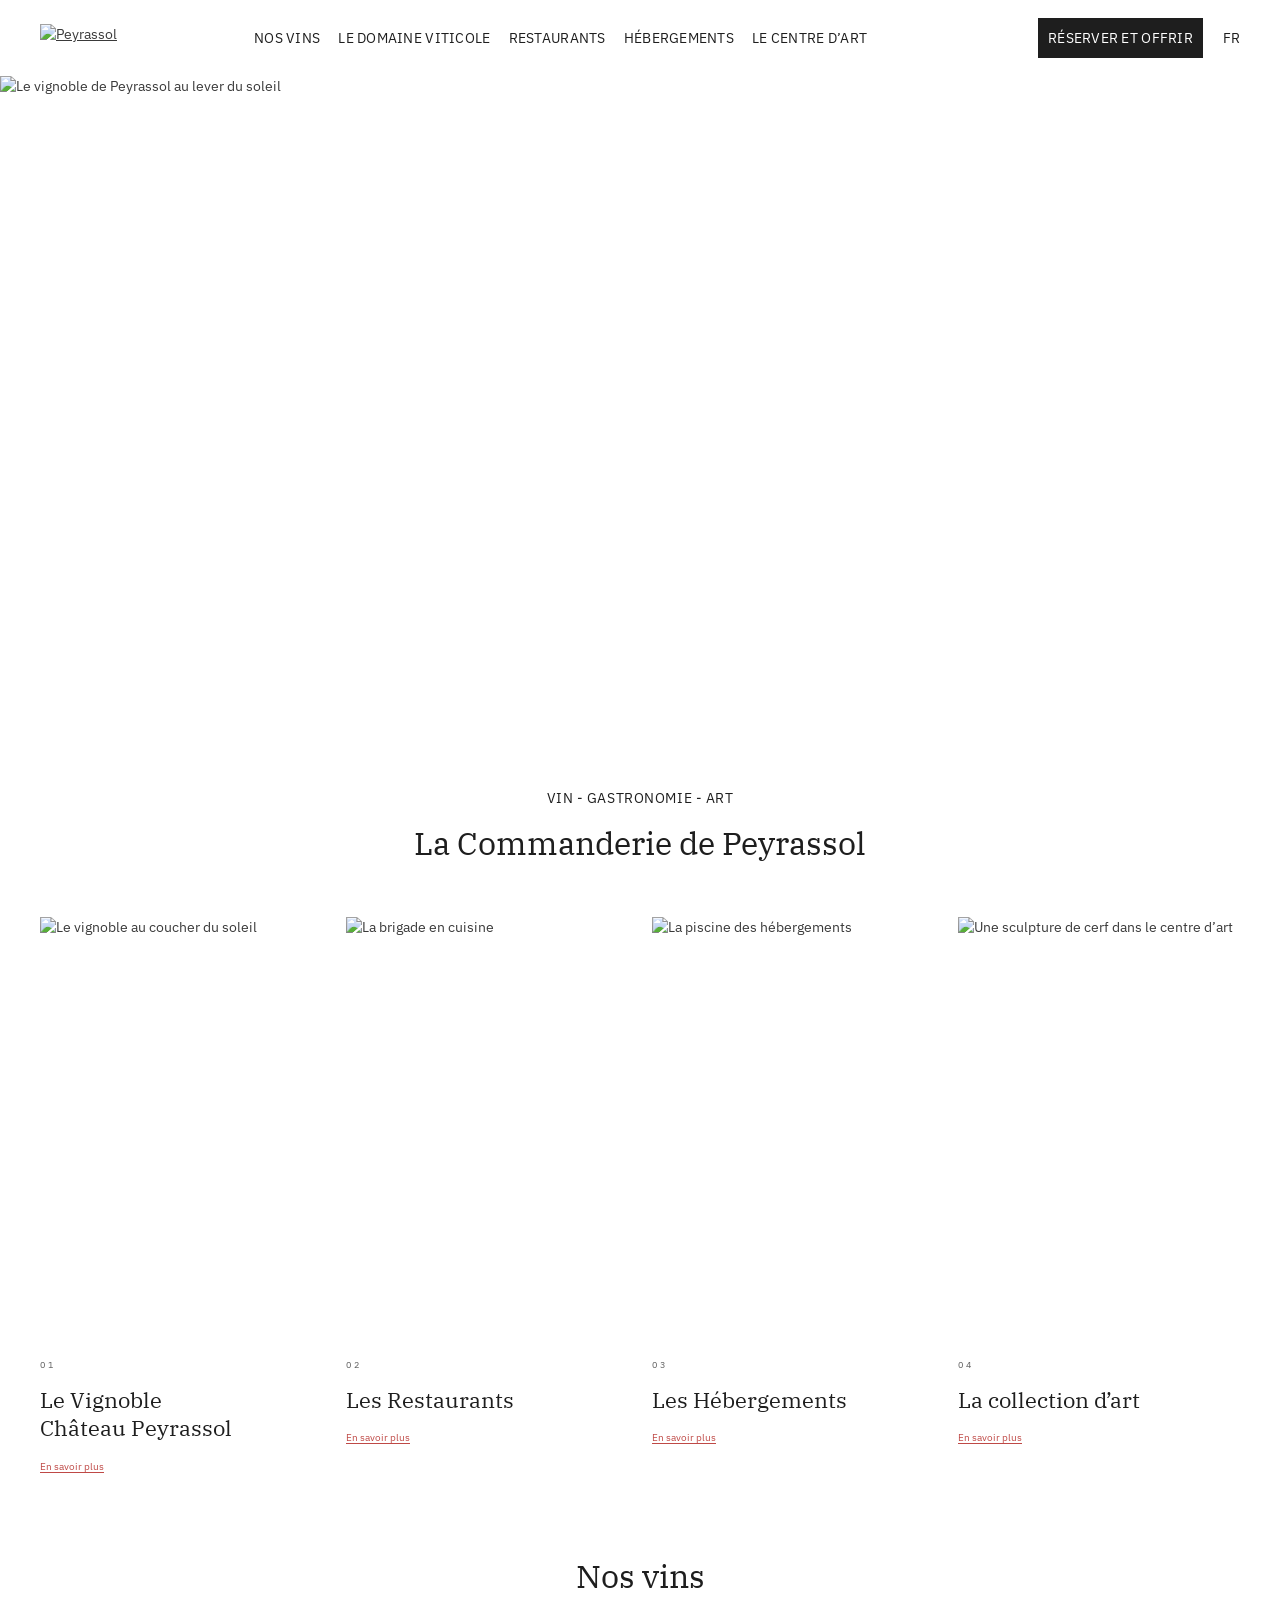
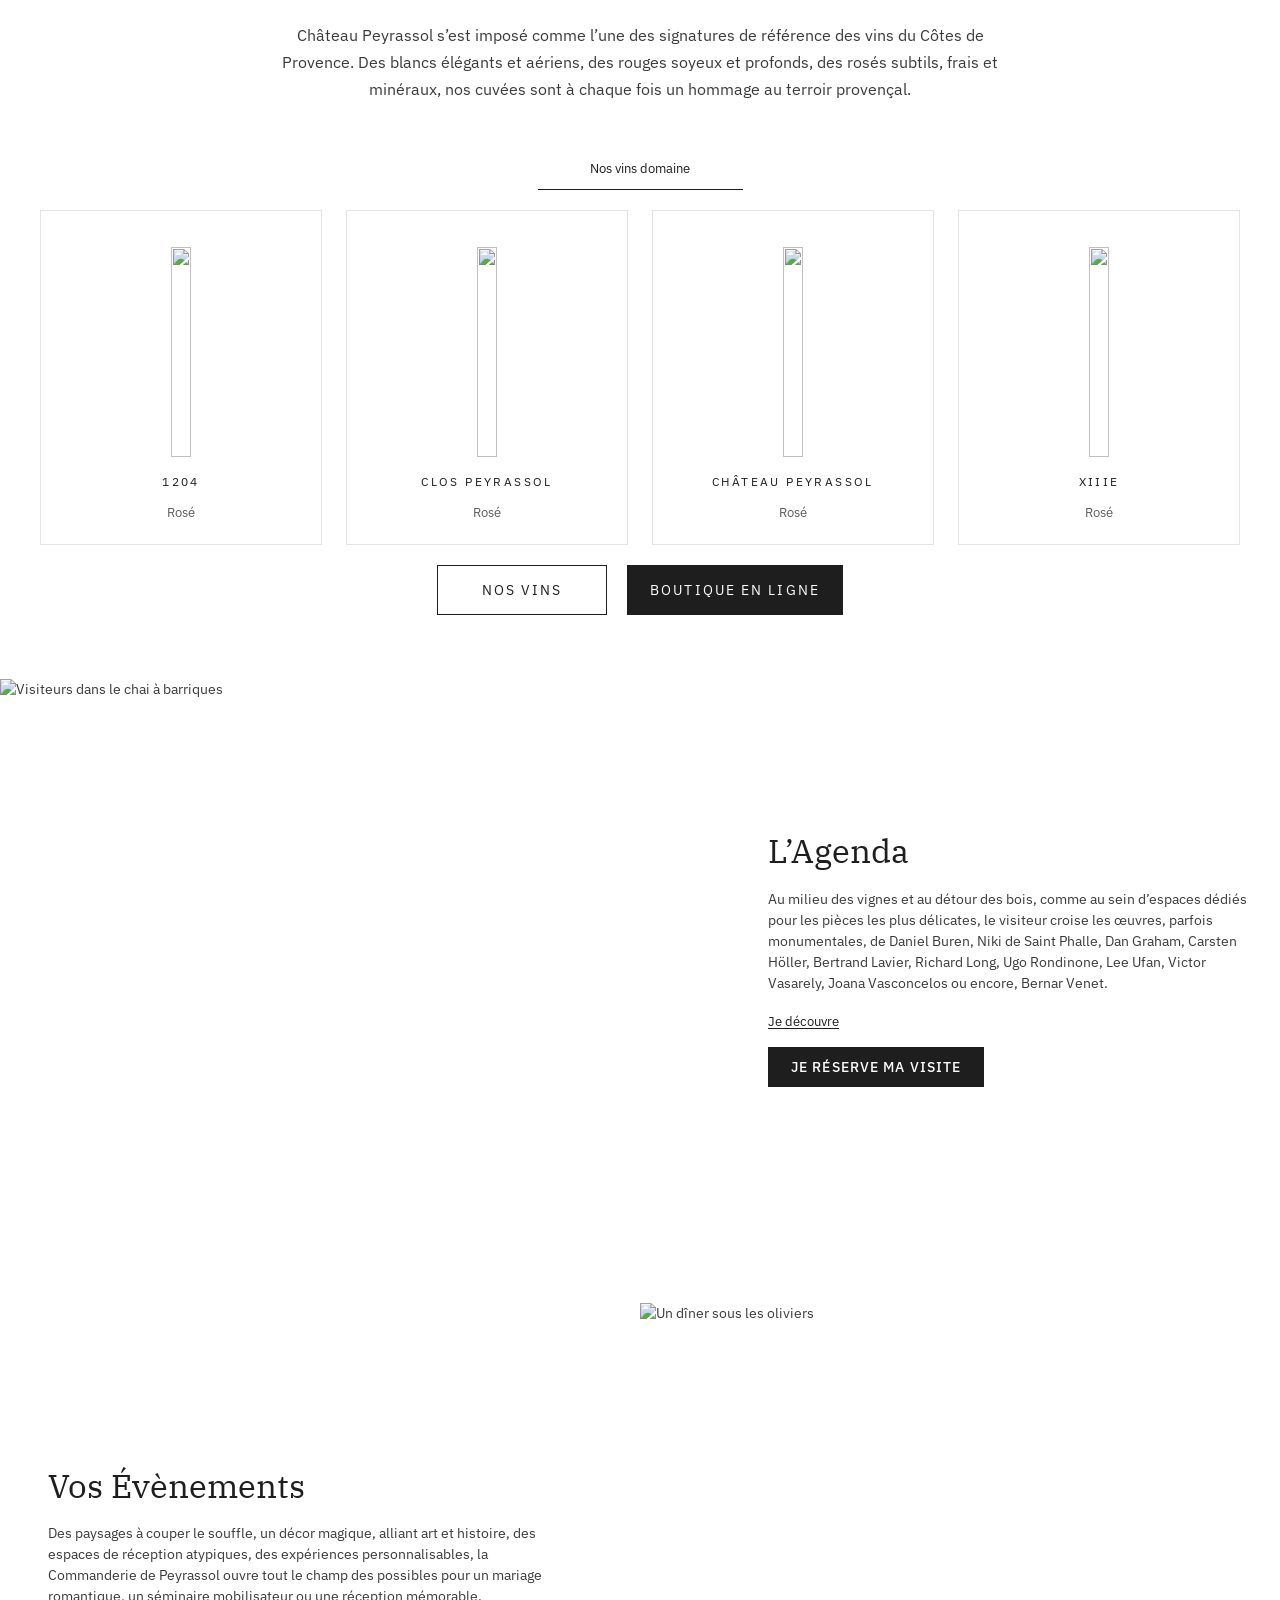
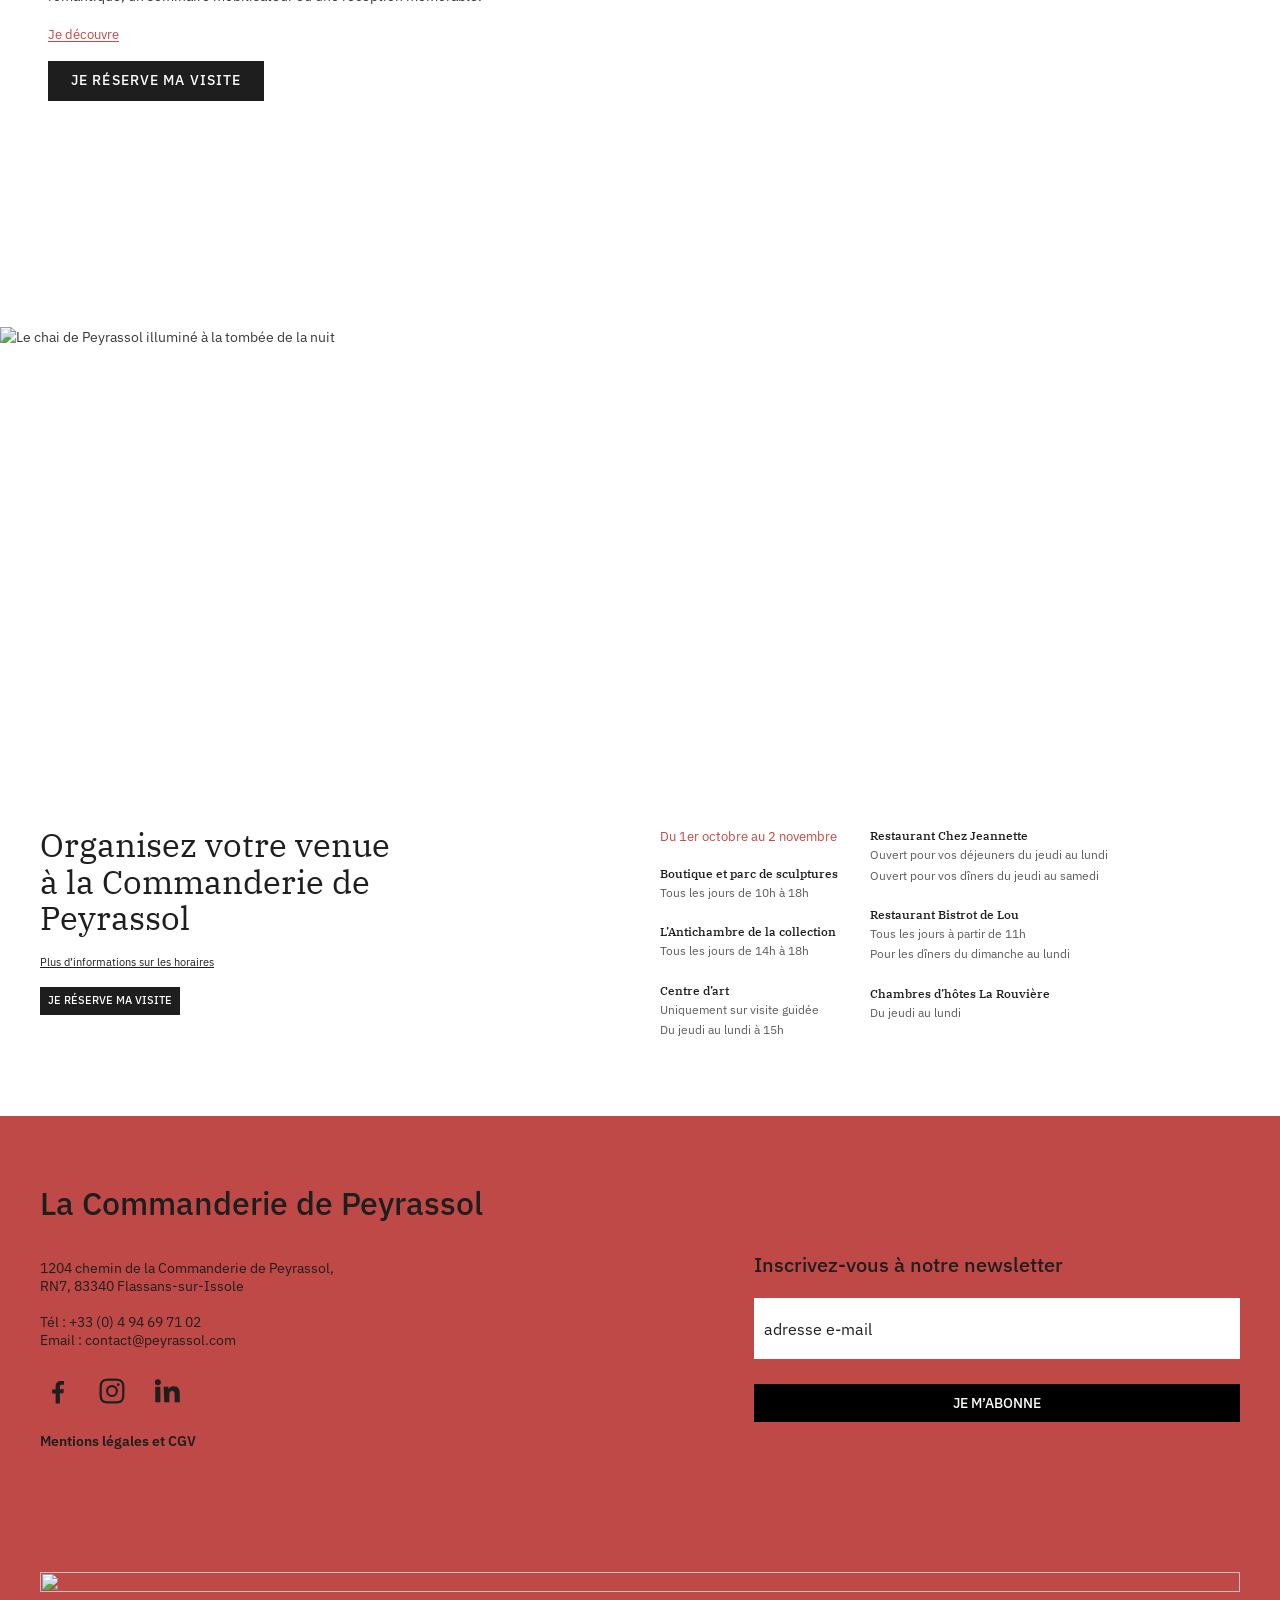
==== index.html @ ad093d0a "feat: structure HTML des pages accueil, nos vins et restaurants Header avec navigation et sous-menus" ====
<!doctype html>
<html lang="fr">
<head>
  <meta charset="utf-8">
  <meta name="viewport" content="width=device-width, initial-scale=1">
  <title>Commanderie de Peyrassol | Vin, gastronomie et art en Provence</title>
  <meta name="description" content="Domaine viticole, restaurants, hébergements et centre d’art au cœur de la Provence.">
  <link rel="preconnect" href="https://fonts.googleapis.com">
  <link rel="preconnect" href="https://fonts.gstatic.com" crossorigin>
  <link rel="stylesheet" href="https://fonts.googleapis.com/css2?family=IBM+Plex+Sans:wght@400;500;600&family=IBM+Plex+Serif:wght@400;500&display=swap">
  <link rel="stylesheet" href="assets/css/style.css">
  <link rel="stylesheet" href="assets/css/mobile.css">
</head>
<body>
  <a class="skip-link" href="#contenu">Aller au contenu</a>

  <header class="site-header">
    <div class="site-header__inner container">
      <a class="site-header__logo" href="index.html">
        <img src="assets/img/logo-peyrassol.png" width="2067" height="295" alt="Peyrassol">
      </a>

      <button class="burger" type="button" aria-expanded="false" aria-controls="main-nav" aria-label="Ouvrir le menu">
        <span class="burger__bar"></span>
        <span class="burger__bar"></span>
        <span class="burger__bar"></span>
      </button>

      <nav class="main-nav" id="main-nav" aria-label="Navigation principale">
        <ul class="main-nav__list">
          <li class="main-nav__item has-sub">
            <a class="main-nav__link" href="nos-vins.html">Nos vins</a>
            <button class="main-nav__toggle" type="button" aria-expanded="false" aria-controls="sub-vins">
              <span class="visually-hidden">Sous-menu Nos vins</span>
            </button>
            <ul class="sub-nav" id="sub-vins">
              <li><a href="nos-vins.html#vins-domaine">Nos vins de domaine</a></li>
              <li><a href="nos-vins.html#vins-negoce">Nos vins de négoce</a></li>
              <li class="sub-nav__strong"><a href="#">La boutique en ligne</a></li>
            </ul>
          </li>
          <li class="main-nav__item has-sub">
            <a class="main-nav__link" href="#">Le domaine viticole</a>
            <button class="main-nav__toggle" type="button" aria-expanded="false" aria-controls="sub-domaine">
              <span class="visually-hidden">Sous-menu Le domaine viticole</span>
            </button>
            <ul class="sub-nav" id="sub-domaine">
              <li><a href="#">Le Vignoble Château Peyrassol</a></li>
              <li><a href="#">Visite et dégustation</a></li>
              <li><a href="#">L’équipe</a></li>
              <li><a href="#">Vos événements</a></li>
              <li><a href="#">Agenda</a></li>
              <li><a href="#">Horaires et contact</a></li>
              <li class="sub-nav__strong"><a href="#">Réservez votre visite</a></li>
            </ul>
          </li>
          <li class="main-nav__item has-sub">
            <a class="main-nav__link" href="restaurants.html">Restaurants</a>
            <button class="main-nav__toggle" type="button" aria-expanded="false" aria-controls="sub-restaurants">
              <span class="visually-hidden">Sous-menu Restaurants</span>
            </button>
            <ul class="sub-nav" id="sub-restaurants">
              <li><a href="restaurants.html">Découvrir les restaurants</a></li>
              <li><a href="restaurants.html#chez-jeannette">Chez Jeannette</a></li>
              <li><a href="restaurants.html#bistrot-de-lou">Le Bistrot de Lou</a></li>
              <li class="sub-nav__strong"><a href="#">Réservez votre table</a></li>
            </ul>
          </li>
          <li class="main-nav__item has-sub">
            <a class="main-nav__link" href="#">Hébergements</a>
            <button class="main-nav__toggle" type="button" aria-expanded="false" aria-controls="sub-hebergements">
              <span class="visually-hidden">Sous-menu Hébergements</span>
            </button>
            <ul class="sub-nav" id="sub-hebergements">
              <li><a href="#">La Rouvière</a></li>
              <li><a href="#">La Commanderie</a></li>
              <li class="sub-nav__strong"><a href="#">Réservez votre séjour</a></li>
            </ul>
          </li>
          <li class="main-nav__item has-sub">
            <a class="main-nav__link" href="#">Le centre d’art</a>
            <button class="main-nav__toggle" type="button" aria-expanded="false" aria-controls="sub-art">
              <span class="visually-hidden">Sous-menu Le centre d’art</span>
            </button>
            <ul class="sub-nav" id="sub-art">
              <li><a href="#">Découvrez le centre d’art</a></li>
              <li><a href="#">La collection Philippe Austruy</a></li>
              <li><a href="#">La programmation 2026</a></li>
              <li><a href="#">Les expositions temporaires</a></li>
              <li class="sub-nav__strong"><a href="#">Réservez votre visite</a></li>
            </ul>
          </li>
        </ul>

        <div class="main-nav__actions">
          <div class="main-nav__item main-nav__item--cta has-sub">
            <a class="main-nav__link main-nav__link--cta" href="#">Réserver et offrir</a>
            <button class="main-nav__toggle" type="button" aria-expanded="false" aria-controls="sub-reserver">
              <span class="visually-hidden">Sous-menu Réserver et offrir</span>
            </button>
            <ul class="sub-nav" id="sub-reserver">
              <li><a href="#">Achetez nos vins</a></li>
              <li><a href="#">Visitez notre domaine viticole</a></li>
              <li><a href="#">Réservez votre table</a></li>
              <li><a href="#">Visitez notre centre d’art</a></li>
              <li><a href="#">Réservez votre séjour</a></li>
              <li><a href="#">Boutique cadeaux</a></li>
              <li><a href="#">Offrez une carte cadeau</a></li>
            </ul>
          </div>
          <div class="lang-switch">
            <a class="lang-switch__link is-current" href="#" aria-current="true">FR</a>
            <a class="lang-switch__link" href="#" lang="en">EN</a>
          </div>
        </div>
      </nav>
    </div>
  </header>

  <main id="contenu" class="page-home">
    <section class="hero-slider" aria-label="Le domaine en images" data-slider>
      <ul class="hero-slider__track" data-slider-track>
        <li class="hero-slider__slide"><img src="assets/img/hero-accueil.jpg" width="2000" height="1124" alt="Le vignoble de Peyrassol au lever du soleil" fetchpriority="high"></li>
        <li class="hero-slider__slide"><img src="assets/img/commanderie-nuit.jpg" width="2000" height="1334" alt="Le chai de Peyrassol illuminé à la tombée de la nuit" loading="lazy"></li>
        <li class="hero-slider__slide"><img src="assets/img/hero-nos-vins.jpg" width="2000" height="506" alt="Le mur de bouteilles de la boutique" loading="lazy"></li>
      </ul>
      <div class="hero-slider__dots" data-slider-dots></div>
    </section>

    <section class="intro container">
      <p class="kicker">Vin - gastronomie - art</p>
      <h1 class="section-title">La Commanderie de Peyrassol</h1>

      <ul class="discover-grid">
        <li class="discover-card">
          <img class="discover-card__img" src="assets/img/vignoble.jpg" width="900" height="1349" alt="Le vignoble au coucher du soleil" loading="lazy">
          <span class="discover-card__num">01</span>
          <h2 class="discover-card__title">Le Vignoble<br>Château Peyrassol</h2>
          <a class="link-red" href="#">En savoir plus</a>
        </li>
        <li class="discover-card">
          <img class="discover-card__img" src="assets/img/restaurants.jpg" width="900" height="1125" alt="La brigade en cuisine" loading="lazy">
          <span class="discover-card__num">02</span>
          <h2 class="discover-card__title">Les Restaurants</h2>
          <a class="link-red" href="restaurants.html">En savoir plus</a>
        </li>
        <li class="discover-card">
          <img class="discover-card__img" src="assets/img/hebergements.jpg" width="900" height="1349" alt="La piscine des hébergements" loading="lazy">
          <span class="discover-card__num">03</span>
          <h2 class="discover-card__title">Les Hébergements</h2>
          <a class="link-red" href="#">En savoir plus</a>
        </li>
        <li class="discover-card">
          <img class="discover-card__img" src="assets/img/collection-art.jpg" width="900" height="1349" alt="Une sculpture de cerf dans le centre d’art" loading="lazy">
          <span class="discover-card__num">04</span>
          <h2 class="discover-card__title">La collection d’art</h2>
          <a class="link-red" href="#">En savoir plus</a>
        </li>
      </ul>
    </section>

    <section class="home-wines container">
      <h2 class="section-title">Nos vins</h2>
      <p class="lead">Château Peyrassol s’est imposé comme l’une des signatures de référence des vins du Côtes de Provence. Des blancs élégants et aériens, des rouges soyeux et profonds, des rosés subtils, frais et minéraux, nos cuvées sont à chaque fois un hommage au terroir provençal.</p>
      <p class="home-wines__tab">Nos vins domaine</p>

      <ul class="wine-grid">
        <li class="wine-card">
          <img class="wine-card__img" src="assets/img/bouteille-1204.jpg" width="420" height="825" alt="" loading="lazy">
          <h3 class="wine-card__name">1204</h3>
          <p class="wine-card__color">Rosé</p>
        </li>
        <li class="wine-card">
          <img class="wine-card__img" src="assets/img/bouteille-clos-peyrassol.jpg" width="420" height="825" alt="" loading="lazy">
          <h3 class="wine-card__name">Clos Peyrassol</h3>
          <p class="wine-card__color">Rosé</p>
        </li>
        <li class="wine-card">
          <img class="wine-card__img" src="assets/img/bouteille-chateau-peyrassol.jpg" width="420" height="825" alt="" loading="lazy">
          <h3 class="wine-card__name">Château Peyrassol</h3>
          <p class="wine-card__color">Rosé</p>
        </li>
        <li class="wine-card">
          <img class="wine-card__img" src="assets/img/bouteille-xiiie.jpg" width="420" height="825" alt="" loading="lazy">
          <h3 class="wine-card__name">XIIIe</h3>
          <p class="wine-card__color">Rosé</p>
        </li>
      </ul>

      <div class="btn-row">
        <a class="btn btn--outline" href="nos-vins.html">Nos vins</a>
        <a class="btn" href="#">Boutique en ligne</a>
      </div>
    </section>

    <section class="split">
      <img class="split__img" src="assets/img/agenda.jpg" width="1200" height="1799" alt="Visiteurs dans le chai à barriques" loading="lazy">
      <div class="split__body">
        <h2 class="split__title">L’Agenda</h2>
        <p>Au milieu des vignes et au détour des bois, comme au sein d’espaces dédiés pour les pièces les plus délicates, le visiteur croise les œuvres, parfois monumentales, de Daniel Buren, Niki de Saint Phalle, Dan Graham, Carsten Höller, Bertrand Lavier, Richard Long, Ugo Rondinone, Lee Ufan, Victor Vasarely, Joana Vasconcelos ou encore, Bernar Venet.</p>
        <a class="link-dark" href="#">Je découvre</a>
        <a class="btn" href="#">Je réserve ma visite</a>
      </div>
    </section>

    <section class="split split--reverse">
      <img class="split__img" src="assets/img/evenements.jpg" width="1200" height="1799" alt="Un dîner sous les oliviers" loading="lazy">
      <div class="split__body">
        <h2 class="split__title">Vos Évènements</h2>
        <p>Des paysages à couper le souffle, un décor magique, alliant art et histoire, des espaces de réception atypiques, des expériences personnalisables, la Commanderie de Peyrassol ouvre tout le champ des possibles pour un mariage romantique, un séminaire mobilisateur ou une réception mémorable.</p>
        <a class="link-red" href="#">Je découvre</a>
        <a class="btn" href="#">Je réserve ma visite</a>
      </div>
    </section>

    <div class="full-img">
      <img src="assets/img/commanderie-nuit.jpg" width="2000" height="1334" alt="Le chai de Peyrassol illuminé à la tombée de la nuit" loading="lazy">
    </div>

    <section class="visit container">
      <div class="visit__intro">
        <h2 class="visit__title">Organisez votre venue à la Commanderie de Peyrassol</h2>
        <a class="visit__more" href="#">Plus d’informations sur les horaires</a>
        <a class="btn btn--small" href="#">Je réserve ma visite</a>
      </div>
      <div class="visit__hours">
        <div class="visit__col">
          <p class="hours__season">Du 1er octobre au 2 novembre</p>
          <dl class="hours">
            <dt>Boutique et parc de sculptures</dt>
            <dd>Tous les jours de 10h à 18h</dd>
            <dt>L’Antichambre de la collection</dt>
            <dd>Tous les jours de 14h à 18h</dd>
            <dt>Centre d’art</dt>
            <dd>Uniquement sur visite guidée<br>Du jeudi au lundi à 15h</dd>
          </dl>
        </div>
        <dl class="hours">
          <dt>Restaurant Chez Jeannette</dt>
          <dd>Ouvert pour vos déjeuners du jeudi au lundi<br>Ouvert pour vos dîners du jeudi au samedi</dd>
          <dt>Restaurant Bistrot de Lou</dt>
          <dd>Tous les jours à partir de 11h<br>Pour les dîners du dimanche au lundi</dd>
          <dt>Chambres d’hôtes La Rouvière</dt>
          <dd>Du jeudi au lundi</dd>
        </dl>
      </div>
    </section>
  </main>

  <footer class="site-footer">
    <div class="site-footer__inner container">
      <div class="site-footer__info">
        <p class="site-footer__title">La Commanderie de Peyrassol</p>
        <address class="site-footer__address">
          <p>1204 chemin de la Commanderie de Peyrassol,<br>RN7, 83340 Flassans-sur-Issole</p>
          <p>Tél : <a href="tel:+33494697102">+33 (0) 4 94 69 71 02</a><br>Email : <a href="mailto:contact@peyrassol.com">contact@peyrassol.com</a></p>
        </address>
        <ul class="social">
          <li><a class="social__link" href="#" aria-label="Facebook">
            <svg viewBox="0 0 24 24" aria-hidden="true"><path d="M13.5 22v-8.2h2.8l.4-3.2h-3.2V8.5c0-.9.3-1.6 1.6-1.6h1.7V4.1c-.3 0-1.3-.1-2.5-.1-2.5 0-4.2 1.5-4.2 4.3v2.4H7.3v3.2h2.8V22h3.4z"/></svg>
          </a></li>
          <li><a class="social__link" href="#" aria-label="Instagram">
            <svg viewBox="0 0 24 24" aria-hidden="true"><path d="M12 7.2a4.8 4.8 0 1 0 0 9.6 4.8 4.8 0 0 0 0-9.6zm0 7.9a3.1 3.1 0 1 1 0-6.2 3.1 3.1 0 0 1 0 6.2zm5-9.3a1.1 1.1 0 1 0 0 2.2 1.1 1.1 0 0 0 0-2.2zM21.9 7.9c-.1-1.6-.4-3-1.6-4.2S17.7 2.2 16.1 2.1C14.5 2 9.5 2 7.9 2.1c-1.6.1-3 .4-4.2 1.6S2.2 6.3 2.1 7.9C2 9.5 2 14.5 2.1 16.1c.1 1.6.4 3 1.6 4.2s2.6 1.5 4.2 1.6c1.6.1 6.6.1 8.2 0 1.6-.1 3-.4 4.2-1.6s1.5-2.6 1.6-4.2c.1-1.6.1-6.6 0-8.2zm-2.1 10a3.3 3.3 0 0 1-1.9 1.9c-1.3.5-4.4.4-5.9.4s-4.6.1-5.9-.4a3.3 3.3 0 0 1-1.9-1.9c-.5-1.3-.4-4.4-.4-5.9s-.1-4.6.4-5.9a3.3 3.3 0 0 1 1.9-1.9c1.3-.5 4.4-.4 5.9-.4s4.6-.1 5.9.4a3.3 3.3 0 0 1 1.9 1.9c.5 1.3.4 4.4.4 5.9s.1 4.6-.4 5.9z"/></svg>
          </a></li>
          <li><a class="social__link" href="#" aria-label="LinkedIn">
            <svg viewBox="0 0 24 24" aria-hidden="true"><path d="M3.4 8.6h4.1V21H3.4zM5.5 2.5a2.4 2.4 0 1 1 0 4.8 2.4 2.4 0 0 1 0-4.8zM10.1 8.6H14v1.7h.1c.6-1 1.9-2.1 3.9-2.1 4.2 0 5 2.7 5 6.3V21h-4.1v-5.8c0-1.4 0-3.2-2-3.2s-2.2 1.5-2.2 3.1V21h-4.1z"/></svg>
          </a></li>
        </ul>
        <a class="site-footer__legal" href="#">Mentions légales et CGV</a>
      </div>

      <form class="newsletter" action="#" method="post">
        <label class="newsletter__title" for="newsletter-email">Inscrivez-vous à notre newsletter</label>
        <input class="newsletter__input" id="newsletter-email" type="email" name="email" placeholder="adresse e-mail" autocomplete="email" required>
        <button class="newsletter__button" type="submit">Je m’abonne</button>
      </form>
    </div>

    <div class="site-footer__brand container">
      <img src="assets/img/logo-peyrassol.png" width="2067" height="295" alt="" loading="lazy">
    </div>
  </footer>

  <script src="assets/js/menu-mobile.js" defer></script>
  <script src="assets/js/main.js" defer></script>
</body>
</html>
---- assets/css/style.css ----
/* ==========================================================================
   Peyrassol — styles de base (desktop, maquettes 1440 px)
   Le responsive est entièrement dans mobile.css, chargé après ce fichier.
   ========================================================================== */

:root {
  --red: #bf4946;
  --black: #1e1e1e;
  --text: #3a3a3a;
  --grey: #5c5c5c;
  --border: #e4e4e4;
  --bg-grey: #efebeb;
  --white: #fff;

  --font-sans: "IBM Plex Sans", "Helvetica Neue", Arial, sans-serif;
  --font-serif: "IBM Plex Serif", Georgia, "Times New Roman", serif;

  --container: 1200px;
  --gutter: 24px;
  --header-h: 76px;
}

/* --- Reset ------------------------------------------------------------- */

*,
*::before,
*::after {
  box-sizing: border-box;
}

html {
  -webkit-text-size-adjust: 100%;
  scroll-padding-top: var(--header-h);
}

body {
  margin: 0;
  font-family: var(--font-sans);
  font-size: 14px;
  line-height: 1.5;
  color: var(--text);
  background: var(--white);
  -webkit-font-smoothing: antialiased;
}

h1, h2, h3, h4, p, ul, dl, dd, figure {
  margin: 0;
}

ul {
  padding: 0;
  list-style: none;
}

img {
  display: block;
  max-width: 100%;
  height: auto;
}

a {
  color: inherit;
}

button,
input {
  font: inherit;
  color: inherit;
}

button {
  cursor: pointer;
}

:focus-visible {
  outline: 2px solid var(--red);
  outline-offset: 2px;
}

.visually-hidden {
  position: absolute !important;
  width: 1px;
  height: 1px;
  overflow: hidden;
  clip: rect(0 0 0 0);
  white-space: nowrap;
}

.skip-link {
  position: absolute;
  top: -100px;
  left: 16px;
  z-index: 200;
  padding: 10px 16px;
  background: var(--black);
  color: var(--white);
}

.skip-link:focus {
  top: 8px;
}

.container {
  width: min(var(--container), 100% - 2 * var(--gutter));
  margin-inline: auto;
}

/* --- Éléments communs ------------------------------------------------- */

.kicker {
  font-size: 14px;
  letter-spacing: 0.04em;
  text-transform: uppercase;
  color: var(--black);
}

.section-title {
  font-family: var(--font-serif);
  font-size: 32px;
  font-weight: 400;
  line-height: 1.25;
  color: var(--black);
}

.page-title {
  font-family: var(--font-serif);
  font-size: 44px;
  font-weight: 400;
  line-height: 1.2;
  color: var(--black);
}

.lead {
  max-width: 760px;
  margin-inline: auto;
  font-size: 16px;
  line-height: 1.7;
}

.link-red,
.link-dark {
  display: inline-block;
  font-size: 13px;
  text-underline-offset: 2px;
}

.link-red {
  color: var(--red);
}

.link-dark {
  color: var(--black);
}

.btn {
  display: inline-flex;
  align-items: center;
  justify-content: center;
  min-height: 40px;
  padding: 10px 22px;
  border: 1px solid var(--black);
  background: var(--black);
  color: var(--white);
  font-size: 14px;
  font-weight: 500;
  letter-spacing: 0.08em;
  line-height: 1.2;
  text-align: center;
  text-decoration: none;
  text-transform: uppercase;
  transition: background-color 0.2s, color 0.2s;
}

.btn:hover {
  background: var(--white);
  color: var(--black);
}

.btn--outline {
  background: var(--white);
  color: var(--black);
}

.btn--outline:hover {
  background: var(--black);
  color: var(--white);
}

.btn--tag {
  min-height: 32px;
  padding: 6px 9px;
  background: var(--white);
  color: var(--black);
  letter-spacing: 0;
}

.btn--tag:hover {
  background: var(--black);
  color: var(--white);
}

.btn--small {
  min-height: 28px;
  padding: 6px 7px;
  font-size: 11px;
  letter-spacing: 0;
}

.btn-row {
  display: flex;
  flex-wrap: wrap;
  justify-content: center;
  gap: 20px;
}

/* --- Header ----------------------------------------------------------- */

.site-header {
  position: sticky;
  top: 0;
  z-index: 100;
  background: var(--white);
}

/* Bandeau blanc pleine largeur derrière les sous-menus (maquettes « Group ») */
.site-header::after {
  content: "";
  position: absolute;
  top: 100%;
  left: 0;
  right: 0;
  height: 190px;
  background: var(--white);
  opacity: 0;
  visibility: hidden;
  pointer-events: none;
}

.site-header:has(.has-sub:is(:hover, :focus-within))::after {
  opacity: 1;
  visibility: visible;
}

.site-header__inner {
  display: flex;
  align-items: center;
  height: var(--header-h);
}

.site-header__logo {
  flex-shrink: 0;
  margin-right: 18px;
}

.site-header__logo img {
  width: 196px;
}

.burger {
  display: none;
}

.main-nav {
  display: flex;
  flex: 1;
  align-items: center;
  justify-content: space-between;
}

.main-nav__list {
  display: flex;
  gap: 18px;
}

.main-nav__item {
  position: relative;
}

.main-nav__link {
  display: block;
  padding: 28px 0;
  font-size: 14px;
  line-height: 20px;
  letter-spacing: 0.02em;
  text-decoration: none;
  text-transform: uppercase;
  color: var(--black);
}

.main-nav__item:hover > .main-nav__link,
.main-nav__item.is-active > .main-nav__link {
  text-decoration: underline;
  text-underline-offset: 3px;
}

.main-nav__toggle {
  display: none;
}

.sub-nav {
  position: absolute;
  top: calc(100% - 22px);
  left: 0;
  z-index: 1;
  min-width: 240px;
  padding: 0 0 16px;
  opacity: 0;
  visibility: hidden;
  transition: opacity 0.15s, visibility 0.15s;
}

.has-sub:is(:hover, :focus-within) > .sub-nav {
  opacity: 1;
  visibility: visible;
}

.sub-nav a {
  display: block;
  padding: 3px 0;
  font-size: 13px;
  letter-spacing: 0.02em;
  text-decoration: none;
  color: var(--black);
}

.sub-nav a:hover {
  text-decoration: underline;
}

.sub-nav__strong a {
  font-weight: 600;
}

.main-nav__actions {
  display: flex;
  align-items: center;
  gap: 20px;
}

.main-nav__link--cta {
  padding: 10px;
  background: var(--black);
  color: var(--white);
}

.main-nav__item--cta:hover > .main-nav__link--cta {
  text-decoration: none;
}

.main-nav__item--cta .sub-nav {
  top: calc(100% + 12px);
  padding-left: 2px;
}

.lang-switch__link {
  font-size: 14px;
  text-decoration: none;
  color: var(--black);
}

.lang-switch__link:not(.is-current) {
  display: none;
}

/* --- Accueil : slider ------------------------------------------------- */

.hero-slider {
  position: relative;
}

.hero-slider__track {
  display: flex;
  overflow-x: auto;
  scroll-snap-type: x mandatory;
  scrollbar-width: none;
}

.hero-slider__track::-webkit-scrollbar {
  display: none;
}

.hero-slider__slide {
  flex: 0 0 100%;
  scroll-snap-align: start;
}

.hero-slider__slide img {
  width: 100%;
  height: 640px;
  object-fit: cover;
}

.hero-slider__dots {
  position: absolute;
  bottom: 28px;
  left: 50%;
  display: flex;
  gap: 10px;
  transform: translateX(-50%);
}

.hero-slider__dot {
  width: 12px;
  height: 12px;
  padding: 0;
  border: 0;
  border-radius: 50%;
  background: rgba(255, 255, 255, 0.5);
}

.hero-slider__dot[aria-current="true"] {
  background: var(--white);
}

/* --- Accueil : intro et cartes ---------------------------------------- */

.intro {
  padding-top: 72px;
  text-align: center;
}

.intro .section-title {
  margin-top: 14px;
}

.discover-grid {
  display: grid;
  grid-template-columns: repeat(4, 1fr);
  gap: 24px;
  margin-top: 54px;
  text-align: left;
}

.discover-card__img {
  width: 100%;
  aspect-ratio: 2 / 3;
  object-fit: cover;
}

.discover-card__num {
  display: block;
  margin-top: 18px;
  font-size: 9px;
  letter-spacing: 0.3em;
  color: var(--grey);
}

.discover-card__title {
  margin: 14px 0 12px;
  font-family: var(--font-serif);
  font-size: 22px;
  font-weight: 400;
  line-height: 1.3;
  color: var(--black);
}

.discover-card .link-red {
  font-size: 10px;
}

/* --- Accueil : nos vins ----------------------------------------------- */

.home-wines {
  padding-top: 80px;
  text-align: center;
}

.home-wines .lead {
  margin-top: 26px;
}

.home-wines__tab {
  display: inline-block;
  min-width: 205px;
  margin-top: 56px;
  padding-bottom: 10px;
  border-bottom: 1px solid var(--black);
  font-size: 13px;
  color: var(--black);
}

.wine-grid {
  display: grid;
  grid-template-columns: repeat(4, 1fr);
  gap: 24px;
  margin: 20px 0 20px;
}

.wine-card {
  padding: 36px 16px 22px;
  border: 1px solid var(--border);
}

.wine-card__img {
  width: auto;
  height: 210px;
  margin-inline: auto;
}

.wine-card__name {
  margin-top: 16px;
  font-size: 12px;
  font-weight: 400;
  letter-spacing: 0.2em;
  text-transform: uppercase;
  color: var(--black);
}

.wine-card__color {
  margin-top: 12px;
  font-size: 13px;
  color: var(--grey);
}

.home-wines .btn {
  min-width: 170px;
  min-height: 50px;
  font-weight: 400;
  letter-spacing: 0.15em;
}

/* --- Blocs image + texte ---------------------------------------------- */

.split {
  display: grid;
  grid-template-columns: 55% 1fr;
  align-items: center;
  gap: 64px;
  margin-top: 64px;
}

.split__img {
  width: 100%;
  height: 100%;
  min-height: 440px;
  max-height: 560px;
  object-fit: cover;
}

.split__body {
  max-width: 560px;
  padding-right: 32px;
}

.split__title {
  margin-bottom: 18px;
  font-family: var(--font-serif);
  font-size: 33px;
  font-weight: 400;
  line-height: 1.2;
  color: var(--black);
}

.split__subtitle {
  margin: -6px 0 14px;
  font-family: var(--font-serif);
  font-size: 16px;
  line-height: 1.35;
  color: var(--red);
}

.split__body > p {
  font-size: 14px;
  line-height: 1.5;
}

.split__body .link-red,
.split__body .link-dark {
  display: table;
  margin: 18px 0 16px;
}

.split--reverse {
  grid-template-columns: 1fr 50%;
}

.split--reverse .split__img {
  order: 2;
}

.split--reverse .split__body {
  justify-self: end;
  padding: 0 0 0 32px;
}

.full-img {
  margin-top: 64px;
}

.full-img img {
  width: 100%;
  height: 460px;
  object-fit: cover;
}

/* --- Accueil : organisez votre venue ---------------------------------- */

.visit {
  display: grid;
  grid-template-columns: 1fr 1fr;
  gap: 40px;
  padding: 40px 0 56px;
}

.visit__title {
  max-width: 360px;
  font-family: var(--font-serif);
  font-size: 33px;
  font-weight: 400;
  line-height: 1.1;
  color: var(--black);
}

.visit__more {
  display: table;
  margin: 18px 0 16px;
  font-size: 11px;
  color: var(--black);
}

.visit__hours {
  display: grid;
  grid-template-columns: auto auto;
  justify-content: start;
  gap: 32px;
}

.hours__season {
  margin-bottom: 18px;
  font-size: 13px;
  color: var(--red);
}

.hours dt {
  font-family: var(--font-serif);
  font-size: 12px;
  font-weight: 500;
  color: var(--black);
}

.hours dd {
  margin-bottom: 20px;
  font-size: 12px;
  line-height: 1.7;
  color: var(--grey);
}

/* --- Pages intérieures ------------------------------------------------ */

.page-hero img {
  width: 100%;
  height: 400px;
  object-fit: cover;
}

.page-intro {
  padding: 64px 0 40px;
  text-align: center;
}

.breadcrumb {
  margin-bottom: 12px;
  font-size: 10px;
  color: var(--black);
}

.breadcrumb a {
  color: var(--grey);
  text-decoration: none;
}

.breadcrumb a:hover {
  text-decoration: underline;
}

.page-intro .lead {
  max-width: 900px;
  margin-top: 20px;
}

.btn-row--tags {
  margin-top: 44px;
}

/* --- Nos vins --------------------------------------------------------- */

.range__banner img {
  width: 100%;
  height: 400px;
  object-fit: cover;
}

.range__intro {
  padding: 32px 0 0;
  text-align: center;
}

.range__intro p {
  max-width: 920px;
  margin: 26px auto 44px;
  font-size: 14px;
  line-height: 1.45;
}

.wine-list {
  padding: 70px 0 70px;
  text-align: center;
}

.wine-list--grey {
  background: var(--bg-grey);
}

.wine-list--grey .bottle__img {
  mix-blend-mode: multiply;
}

.wine-list__title {
  font-family: var(--font-serif);
  font-size: 24px;
  font-weight: 400;
  color: var(--black);
}

.wine-list__title--large {
  font-size: 32px;
}

.bottle-grid {
  display: grid;
  grid-template-columns: repeat(4, 1fr);
  gap: 24px;
  width: min(var(--container), 100% - 2 * var(--gutter));
  margin: 44px auto 0;
}

.bottle__img {
  width: auto;
  height: 220px;
  margin-inline: auto;
}

.bottle__name {
  margin: 16px 0 14px;
  font-size: 12px;
  font-weight: 400;
  text-transform: uppercase;
  color: var(--black);
}

/* --- Restaurants ------------------------------------------------------ */

.prose {
  max-width: 900px;
  margin: 26px auto 0;
  font-size: 16px;
  line-height: 1.7;
}

.prose p + p {
  margin-top: 27px;
}

.prose__kicker {
  margin-top: 27px;
  font-size: 16px;
  font-weight: 400;
  text-transform: uppercase;
  color: var(--red);
}

.prose a {
  text-underline-offset: 2px;
}

.split--resto {
  grid-template-columns: 49% 1fr;
  align-items: start;
  gap: 18px;
  margin-top: 40px;
}

.split--resto .split__body {
  padding: 26px 0 0;
  max-width: 520px;
}

.split--resto.split--reverse {
  grid-template-columns: 1fr 49%;
  align-items: center;
}

.split--resto.split--reverse .split__body {
  justify-self: start;
  padding: 0 0 0 max(var(--gutter), (100vw - var(--container)) / 2);
  max-width: none;
}

.split--resto.split--reverse .split__body > * {
  max-width: 540px;
}

.garden {
  padding-top: 80px;
  text-align: center;
}

.garden__grid {
  display: grid;
  grid-template-columns: repeat(3, 1fr);
  gap: 24px;
  margin-top: 28px;
}

.garden__grid img {
  width: 100%;
  aspect-ratio: 6 / 7;
  object-fit: cover;
}

/* --- Labels ----------------------------------------------------------- */

.labels {
  padding: 56px 0 48px;
}

.labels__inner {
  display: flex;
  align-items: center;
  justify-content: center;
  gap: 40px;
}

.labels__track {
  display: flex;
  align-items: center;
  gap: 90px;
  overflow-x: auto;
  scroll-snap-type: x mandatory;
  scrollbar-width: none;
}

.labels__track::-webkit-scrollbar {
  display: none;
}

.labels__item {
  flex-shrink: 0;
  scroll-snap-align: center;
}

.labels__item img {
  width: auto;
  height: 96px;
}

.labels__item:first-child img {
  height: 78px;
}

.labels__arrow {
  display: grid;
  place-items: center;
  width: 44px;
  height: 44px;
  padding: 0;
  border: 0;
  background: none;
}

.labels__arrow:disabled {
  opacity: 0.35;
  cursor: default;
}

.labels__arrow svg {
  width: 28px;
  height: 28px;
  fill: none;
  stroke: var(--black);
  stroke-width: 2;
}

/* --- Footer ----------------------------------------------------------- */

.site-footer {
  padding: 68px 0 48px;
  background: var(--red);
  color: var(--black);
}

.site-footer__inner {
  display: grid;
  grid-template-columns: 1fr 486px;
  gap: 40px;
}

.site-footer__title {
  font-size: 32px;
  font-weight: 500;
  line-height: 1.2;
}

.site-footer__address {
  margin-top: 36px;
  font-size: 14px;
  font-style: normal;
  line-height: 1.3;
}

.site-footer__address p + p {
  margin-top: 18px;
}

.site-footer__address a {
  text-decoration: none;
}

.site-footer__address a:hover {
  text-decoration: underline;
}

.social {
  display: flex;
  gap: 18px;
  margin-top: 24px;
}

.social__link {
  display: grid;
  place-items: center;
  width: 36px;
  height: 36px;
}

.social__link svg {
  width: 30px;
  height: 30px;
  fill: var(--black);
}

.site-footer__legal {
  display: inline-block;
  margin-top: 22px;
  font-size: 14px;
  font-weight: 600;
  text-decoration: none;
}

.site-footer__legal:hover {
  text-decoration: underline;
}

.newsletter {
  display: flex;
  flex-direction: column;
  align-self: center;
  padding-top: 36px;
}

.newsletter__title {
  font-size: 20px;
  font-weight: 500;
}

.newsletter__input {
  height: 61px;
  margin-top: 18px;
  padding: 0 10px;
  border: 0;
  border-radius: 0;
  background: var(--white);
  font-size: 16px;
}

.newsletter__input::placeholder {
  color: var(--black);
}

.newsletter__button {
  height: 38px;
  margin-top: 25px;
  border: 0;
  background: #000;
  color: var(--white);
  font-size: 14px;
  font-weight: 500;
  text-transform: uppercase;
}

.newsletter__button:hover {
  background: var(--black);
  text-decoration: underline;
}

.site-footer__brand {
  margin-top: 120px;
}

.site-footer__brand img {
  width: 100%;
}

/* --- Accessibilité : mouvement réduit --------------------------------- */

@media (prefers-reduced-motion: reduce) {
  *,
  *::before,
  *::after {
    scroll-behavior: auto !important;
    transition-duration: 0.01ms !important;
  }
}
---- assets/css/mobile.css ----
/* ==========================================================================
   Peyrassol — responsive (tablette + mobile)
   Chargé après style.css, qu'il ne modifie pas : uniquement des surcharges
   dans des media queries.

   ≤ 1279 px : menu burger (la nav desktop ne tient plus sur une ligne)
   ≤ 1023 px : tablette
   ≤  767 px : mobile
   ========================================================================== */

/* --------------------------------------------------------------------------
   Menu burger — ≤ 1279 px
   -------------------------------------------------------------------------- */

@media (max-width: 1279px) {
  :root {
    --header-h: 64px;
  }

  .site-header {
    border-bottom: 1px solid var(--border);
  }

  .site-header::after {
    display: none;
  }

  .site-header__inner {
    justify-content: space-between;
  }

  .site-header__logo img {
    width: 150px;
  }

  /* Bouton burger : 3 barres qui se changent en croix */
  .burger {
    display: flex;
    flex-direction: column;
    justify-content: center;
    gap: 6px;
    width: 44px;
    height: 44px;
    margin-right: -10px;
    padding: 0 10px;
    border: 0;
    background: none;
  }

  .burger__bar {
    display: block;
    height: 1.5px;
    background: var(--black);
    transition: transform 0.25s, opacity 0.25s;
  }

  .burger[aria-expanded="true"] .burger__bar:nth-child(1) {
    transform: translateY(7.5px) rotate(45deg);
  }

  .burger[aria-expanded="true"] .burger__bar:nth-child(2) {
    opacity: 0;
  }

  .burger[aria-expanded="true"] .burger__bar:nth-child(3) {
    transform: translateY(-7.5px) rotate(-45deg);
  }

  /* Panneau plein écran sous le header */
  .main-nav {
    position: fixed;
    top: var(--header-h);
    right: 0;
    bottom: 0;
    left: 0;
    flex-direction: column;
    align-items: stretch;
    justify-content: flex-start;
    padding: 8px var(--gutter) 40px;
    background: var(--white);
    overflow-y: auto;
    overscroll-behavior: contain;
    visibility: hidden;
    opacity: 0;
    transform: translateY(-12px);
    transition: opacity 0.25s, transform 0.25s, visibility 0.25s;
  }

  .main-nav.is-open {
    visibility: visible;
    opacity: 1;
    transform: none;
  }

  .main-nav__list {
    flex-direction: column;
    gap: 0;
  }

  .main-nav__item {
    display: grid;
    grid-template-columns: 1fr 48px;
    align-items: center;
    border-bottom: 1px solid var(--border);
  }

  .main-nav__link {
    padding: 18px 0;
    font-size: 15px;
    letter-spacing: 0.06em;
  }

  .main-nav__item:hover > .main-nav__link {
    text-decoration: none;
  }

  .main-nav__item.is-active > .main-nav__link {
    text-decoration: underline;
  }

  /* Chevron d'ouverture du sous-menu */
  .main-nav__toggle {
    display: grid;
    place-items: center;
    width: 48px;
    height: 48px;
    padding: 0;
    border: 0;
    background: none;
  }

  .main-nav__toggle::before {
    content: "";
    width: 9px;
    height: 9px;
    margin-top: -5px;
    border-right: 1.5px solid currentColor;
    border-bottom: 1.5px solid currentColor;
    transform: rotate(45deg);
    transition: transform 0.25s;
  }

  .main-nav__toggle[aria-expanded="true"]::before {
    margin-top: 4px;
    transform: rotate(-135deg);
  }

  /* Sous-menus en accordéon (ouverts par menu-mobile.js) */
  .sub-nav,
  .has-sub:is(:hover, :focus-within) > .sub-nav {
    position: static;
    grid-column: 1 / -1;
    display: none;
    min-width: 0;
    padding: 0 0 16px 14px;
    opacity: 1;
    visibility: visible;
    transition: none;
  }

  .has-sub.is-open > .sub-nav {
    display: block;
  }

  .sub-nav a {
    padding: 9px 0;
    font-size: 14px;
  }

  /* Réserver et offrir + langue en bas du panneau */
  .main-nav__actions {
    flex-direction: column;
    align-items: stretch;
    gap: 24px;
    margin-top: 28px;
  }

  .main-nav__item--cta {
    border-bottom: 0;
    background: var(--black);
    color: var(--white);
  }

  /* Décalage à gauche = largeur du chevron, pour centrer le libellé */
  .main-nav__link--cta {
    padding: 16px 0 16px 48px;
    text-align: center;
    color: var(--white);
  }

  .main-nav__item--cta .sub-nav {
    padding: 4px 16px 16px;
  }

  .main-nav__item--cta .sub-nav a {
    color: var(--white);
  }

  .lang-switch {
    display: flex;
    justify-content: center;
    gap: 24px;
  }

  .lang-switch__link:not(.is-current) {
    display: inline;
    color: var(--grey);
  }

  .lang-switch__link.is-current {
    text-decoration: underline;
    text-underline-offset: 3px;
  }

  /* Empêche le défilement de la page derrière le menu ouvert */
  body.menu-open {
    overflow: hidden;
  }
}

/* --------------------------------------------------------------------------
   Tablette — ≤ 1023 px
   -------------------------------------------------------------------------- */

@media (max-width: 1023px) {
  .hero-slider__slide img {
    height: 520px;
  }

  .discover-grid {
    grid-template-columns: repeat(2, 1fr);
    gap: 40px 24px;
  }

  .discover-card__img {
    aspect-ratio: 4 / 5;
  }

  .split,
  .split--reverse,
  .split--resto,
  .split--resto.split--reverse {
    grid-template-columns: 1fr;
    gap: 32px;
    margin-top: 64px;
  }

  .split--reverse .split__img {
    order: 0;
  }

  .split__img {
    height: auto;
    min-height: 0;
    max-height: none;
    aspect-ratio: 16 / 10;
  }

  .split__body,
  .split--reverse .split__body,
  .split--resto .split__body,
  .split--resto.split--reverse .split__body {
    justify-self: stretch;
    width: min(680px, 100% - 2 * var(--gutter));
    max-width: none;
    margin-inline: auto;
    padding: 0;
  }

  .full-img img {
    height: 380px;
  }

  .visit {
    grid-template-columns: 1fr;
    gap: 40px;
    padding-top: 56px;
  }

  .visit__title {
    max-width: 520px;
  }

  .page-hero img,
  .range__banner img {
    height: 340px;
  }

  .site-footer__inner {
    grid-template-columns: 1fr 1fr;
  }

  .site-footer__brand {
    margin-top: 80px;
  }
}

/* --------------------------------------------------------------------------
   Mobile — ≤ 767 px
   -------------------------------------------------------------------------- */

@media (max-width: 767px) {
  :root {
    --gutter: 20px;
  }

  body {
    font-size: 15px;
  }

  .section-title {
    font-size: 26px;
  }

  .page-title {
    font-size: 32px;
  }

  .lead {
    font-size: 15px;
    line-height: 1.65;
  }

  .btn {
    min-height: 48px;
  }

  /* Carrousels horizontaux (cartes, bouteilles, potager) :
     la ligne déborde de la gouttière pour laisser deviner la carte suivante */
  .discover-grid,
  .wine-grid,
  .garden__grid {
    display: grid;
    grid-auto-flow: column;
    grid-template-columns: none;
    gap: 16px;
    margin-inline: calc(-1 * var(--gutter));
    padding: 0 var(--gutter) 8px;
    overflow-x: auto;
    scroll-snap-type: x mandatory;
    scroll-padding-inline: var(--gutter);
    scrollbar-width: none;
  }

  .discover-grid::-webkit-scrollbar,
  .wine-grid::-webkit-scrollbar,
  .garden__grid::-webkit-scrollbar {
    display: none;
  }

  .discover-grid > *,
  .wine-grid > *,
  .garden__grid > * {
    scroll-snap-align: start;
  }

  /* Accueil */
  .hero-slider__slide img {
    height: min(72svh, 520px);
  }

  .hero-slider__dots {
    bottom: 20px;
  }

  .intro {
    padding-top: 48px;
  }

  .kicker {
    font-size: 12px;
  }

  .intro .section-title {
    margin-top: 10px;
  }

  .discover-grid {
    grid-auto-columns: 74%;
    margin-top: 32px;
  }

  .discover-card__img {
    aspect-ratio: 3 / 4;
  }

  .discover-card__title {
    margin: 10px 0 8px;
    font-size: 20px;
  }

  .discover-card .link-red {
    font-size: 13px;
  }

  .home-wines {
    padding-top: 64px;
  }

  .home-wines .lead {
    margin-top: 18px;
  }

  .home-wines__tab {
    margin-top: 36px;
  }

  .wine-grid {
    grid-auto-columns: 58%;
  }

  .wine-card {
    padding: 28px 12px 20px;
  }

  .wine-card__img {
    height: 190px;
  }

  .home-wines .btn-row {
    flex-direction: column;
    gap: 12px;
    margin-top: 12px;
  }

  .home-wines .btn {
    width: 100%;
    min-height: 50px;
  }

  .split,
  .split--reverse,
  .split--resto,
  .split--resto.split--reverse {
    gap: 24px;
    margin-top: 56px;
  }

  .split__img {
    aspect-ratio: 4 / 3;
  }

  .split__title {
    margin-bottom: 14px;
    font-size: 28px;
  }

  .split__body > p {
    font-size: 15px;
    line-height: 1.6;
  }

  .split__body .btn {
    width: 100%;
  }

  .full-img {
    margin-top: 56px;
  }

  .full-img img {
    height: 260px;
  }

  .visit {
    gap: 32px;
    padding: 40px 0 48px;
  }

  .visit__title {
    font-size: 26px;
    line-height: 1.2;
  }

  .visit__more {
    font-size: 13px;
  }

  .visit .btn--small {
    min-height: 44px;
    padding-inline: 16px;
    font-size: 12px;
  }

  .visit__hours {
    grid-template-columns: 1fr;
    gap: 4px;
  }

  .hours dt {
    font-size: 14px;
  }

  .hours dd {
    font-size: 14px;
  }

  /* Pages intérieures */
  .page-hero img,
  .range__banner img {
    height: 240px;
  }

  .page-intro {
    padding: 32px 0 24px;
  }

  .breadcrumb {
    font-size: 12px;
  }

  .page-intro .lead {
    margin-top: 16px;
  }

  .btn-row--tags {
    flex-direction: column;
    gap: 10px;
    margin-top: 28px;
  }

  .btn--tag {
    min-height: 44px;
  }

  /* Nos vins */
  .range__intro {
    padding-top: 28px;
  }

  .range__intro p {
    margin: 16px auto 28px;
    font-size: 15px;
    line-height: 1.6;
  }

  .range__intro .btn {
    width: 100%;
  }

  .wine-list {
    padding: 48px 0;
  }

  .wine-list__title {
    font-size: 22px;
    padding-inline: var(--gutter);
  }

  .wine-list__title--large {
    font-size: 26px;
  }

  .bottle-grid {
    grid-template-columns: repeat(2, 1fr);
    gap: 36px 16px;
    margin-top: 32px;
  }

  .bottle__img {
    height: 180px;
  }

  .bottle__name {
    margin: 12px 0 8px;
    font-size: 13px;
  }

  .bottle .link-red {
    padding: 6px 0;
  }

  /* Restaurants */
  .prose {
    margin-top: 16px;
    font-size: 15px;
    line-height: 1.65;
    text-align: left;
  }

  .prose p + p,
  .prose__kicker {
    margin-top: 22px;
  }

  .prose__kicker {
    font-size: 15px;
  }

  .split__subtitle {
    font-size: 15px;
  }

  .garden {
    padding-top: 56px;
  }

  .garden__grid {
    grid-auto-columns: 78%;
    margin-top: 24px;
  }

  /* Labels */
  .labels {
    padding: 40px 0;
  }

  .labels__inner {
    gap: 4px;
  }

  .labels__track {
    gap: 40px;
  }

  .labels__item img {
    height: 72px;
  }

  .labels__item:first-child img {
    height: 58px;
  }

  /* Footer */
  .site-footer {
    padding: 48px 0 32px;
  }

  .site-footer__inner {
    grid-template-columns: 1fr;
    gap: 36px;
  }

  .site-footer__title {
    font-size: 24px;
  }

  .site-footer__address {
    margin-top: 20px;
    font-size: 15px;
    line-height: 1.5;
  }

  .social {
    gap: 12px;
    margin-top: 20px;
    margin-left: -6px;
  }

  .social__link {
    width: 44px;
    height: 44px;
  }

  .social__link svg {
    width: 26px;
    height: 26px;
  }

  .site-footer__legal {
    margin-top: 14px;
    padding: 6px 0;
  }

  .newsletter {
    padding-top: 0;
  }

  .newsletter__title {
    font-size: 18px;
  }

  .newsletter__input {
    height: 52px;
    margin-top: 14px;
  }

  .newsletter__button {
    height: 48px;
    margin-top: 12px;
  }

  .site-footer__brand {
    margin-top: 48px;
  }
}
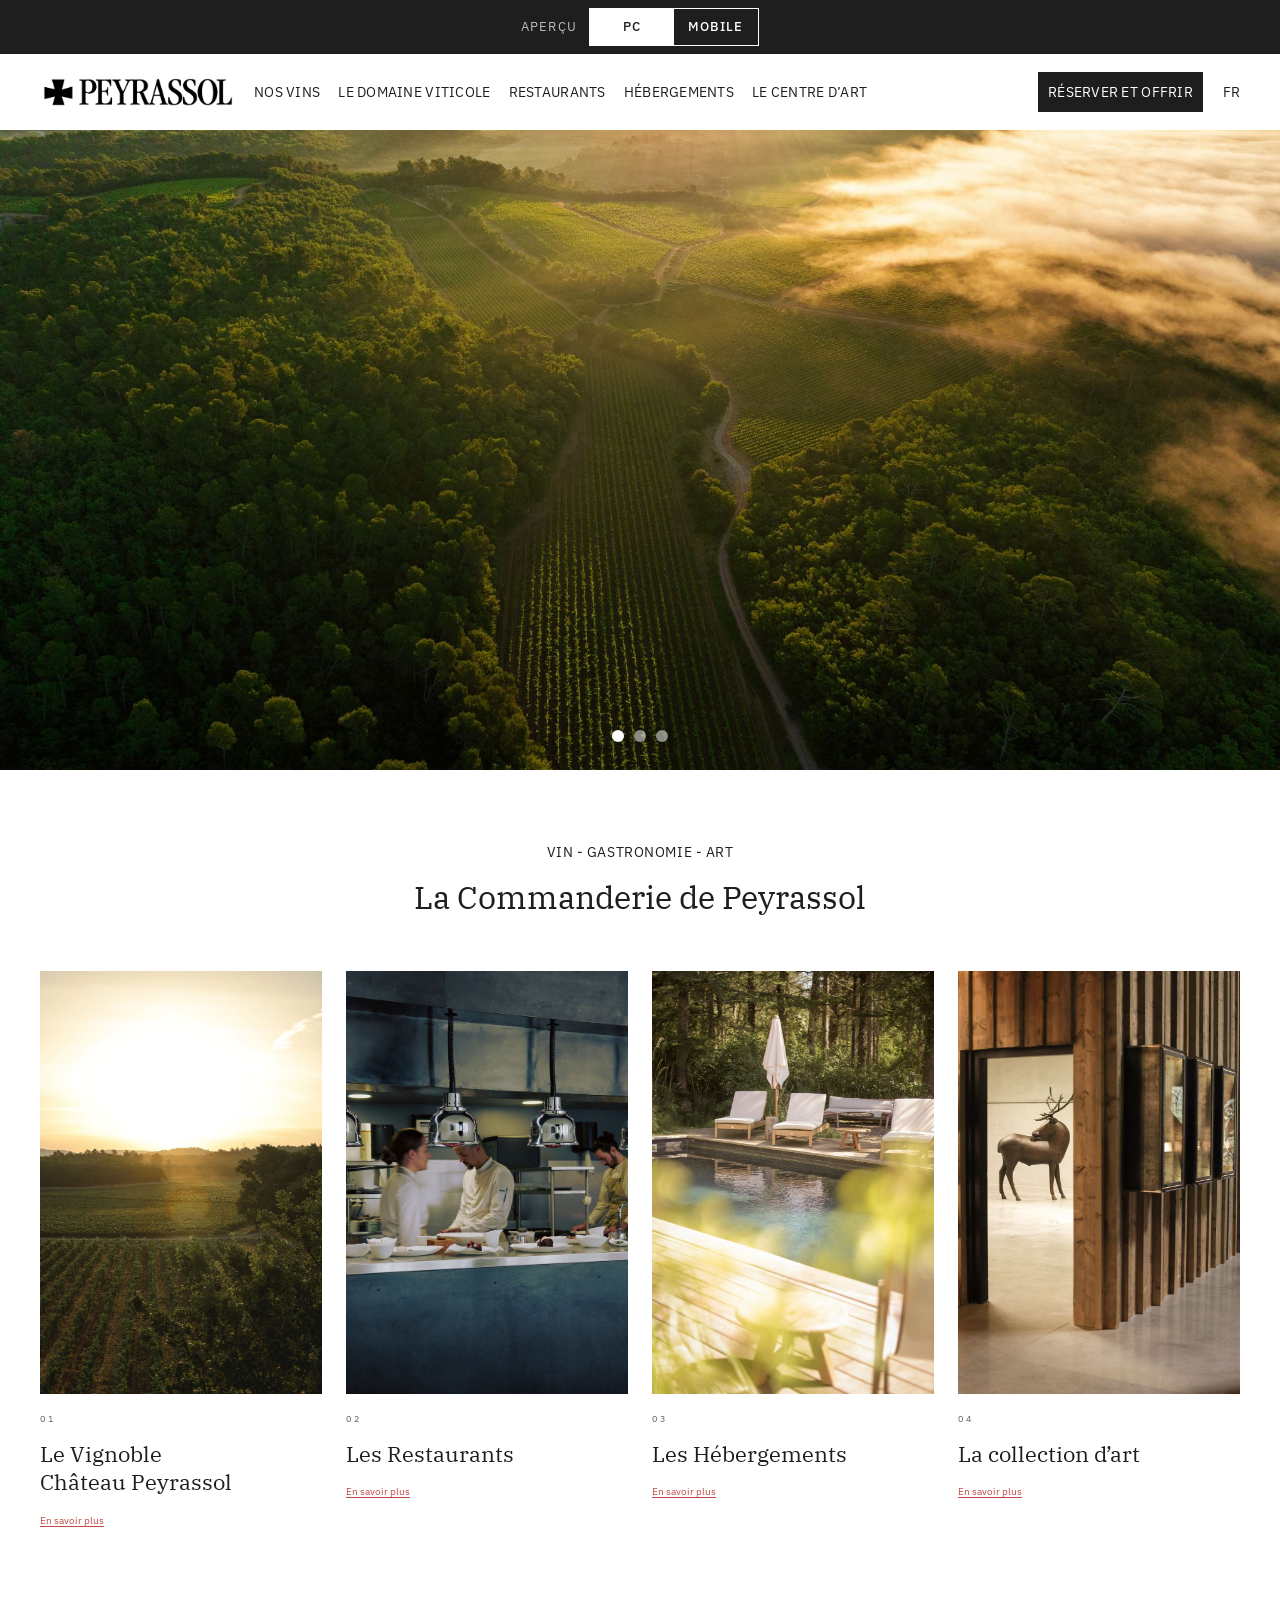
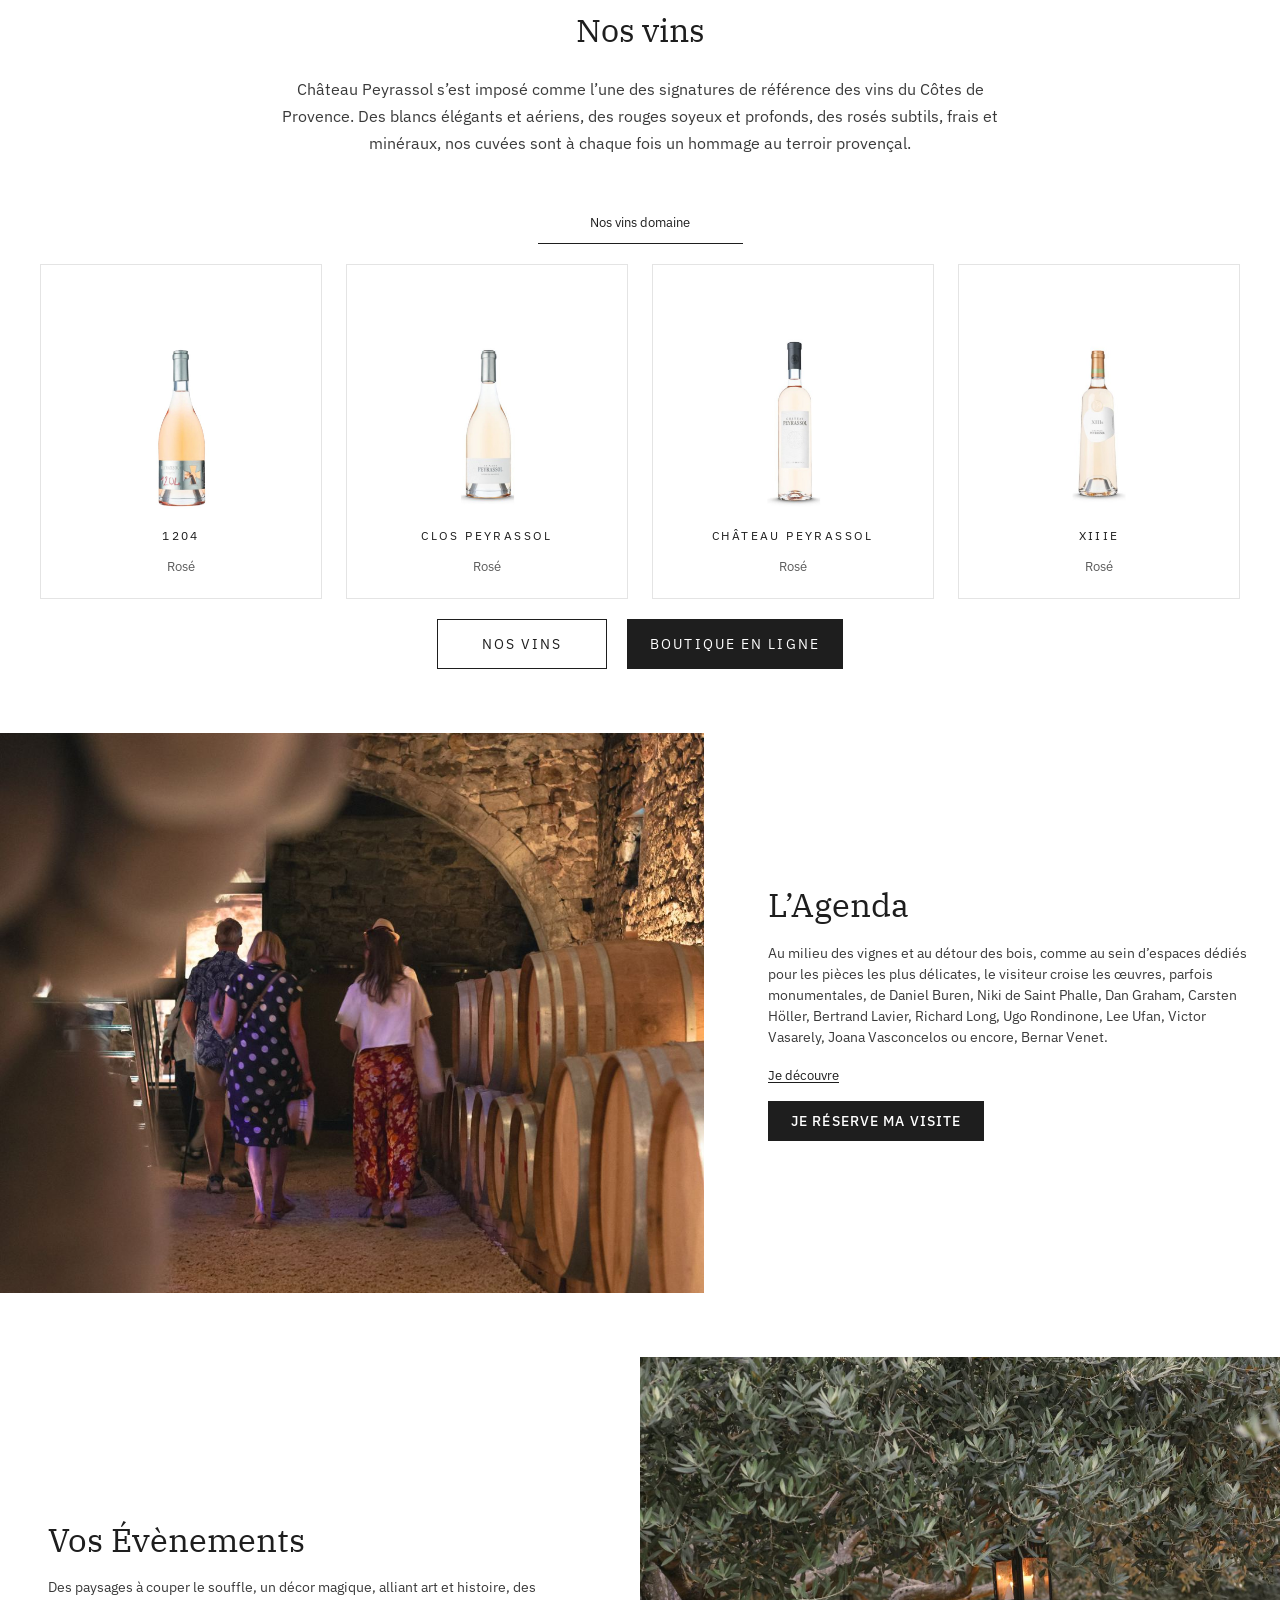
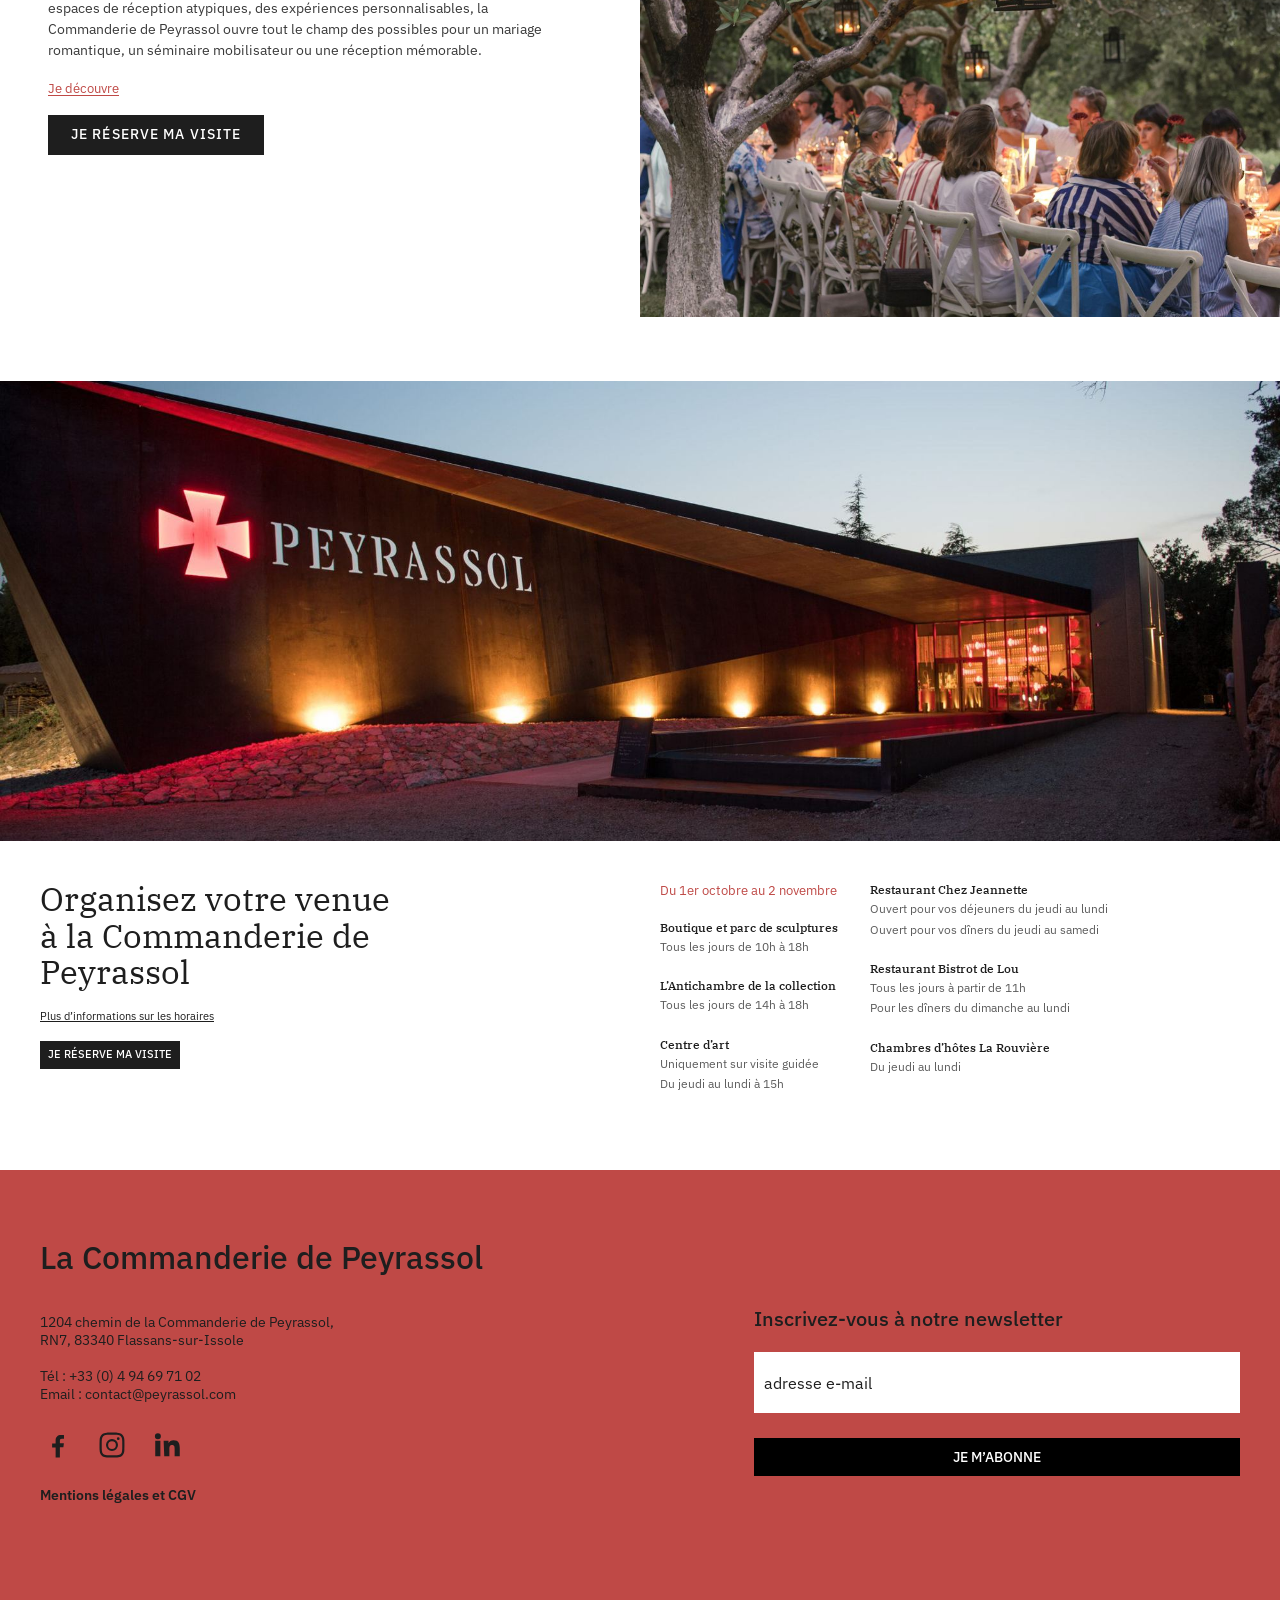
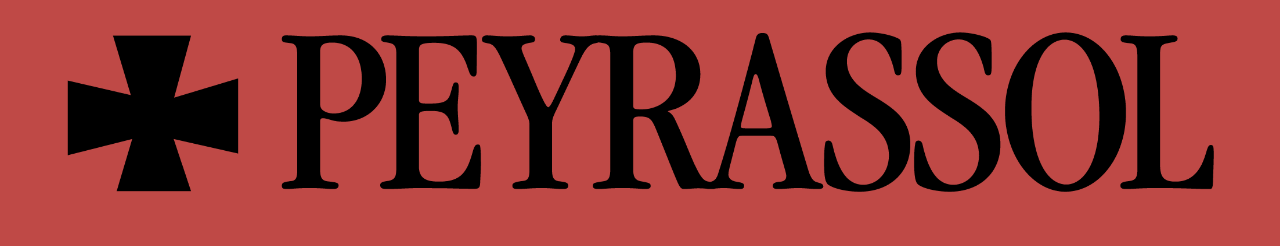
==== commit 4a40717d: "feat: barre d'aperçu PC / Mobile en haut des pages Sur ordinateur, « Mobile » affiche la page dans u" ====
--- a/index.html
+++ b/index.html
@@ -10,6 +10,7 @@
   <link rel="stylesheet" href="https://fonts.googleapis.com/css2?family=IBM+Plex+Sans:wght@400;500;600&family=IBM+Plex+Serif:wght@400;500&display=swap">
   <link rel="stylesheet" href="assets/css/style.css">
   <link rel="stylesheet" href="assets/css/mobile.css">
+  <link rel="stylesheet" href="assets/css/demo.css">
 </head>
 <body>
   <a class="skip-link" href="#contenu">Aller au contenu</a>
@@ -283,5 +284,6 @@
 
   <script src="assets/js/menu-mobile.js" defer></script>
   <script src="assets/js/main.js" defer></script>
+  <script src="assets/js/demo-switch.js" defer></script>
 </body>
 </html>
--- a/assets/css/demo.css
+++ b/assets/css/demo.css
@@ -0,0 +1,77 @@
+/* ==========================================================================
+   Peyrassol — barre de démo « PC / Mobile » (à ne pas reprendre dans le thème)
+   ========================================================================== */
+
+.demo-bar {
+  display: flex;
+  align-items: center;
+  justify-content: center;
+  gap: 12px;
+  padding: 8px 16px;
+  background: var(--black);
+  color: var(--white);
+  font-size: 13px;
+}
+
+.demo-bar__label {
+  letter-spacing: 0.08em;
+  text-transform: uppercase;
+  opacity: 0.7;
+}
+
+.demo-bar__group {
+  display: flex;
+  border: 1px solid var(--white);
+}
+
+.demo-bar__btn {
+  min-width: 84px;
+  min-height: 36px;
+  padding: 6px 14px;
+  border: 0;
+  background: transparent;
+  color: var(--white);
+  font-size: 13px;
+  font-weight: 500;
+  letter-spacing: 0.08em;
+  text-transform: uppercase;
+}
+
+.demo-bar__btn[aria-pressed="true"] {
+  background: var(--white);
+  color: var(--black);
+}
+
+.demo-bar__btn:focus-visible {
+  outline-color: var(--white);
+}
+
+/* Mode « PC » sur téléphone : la page est dézoomée, la barre reste lisible */
+.demo-zoomed .demo-bar {
+  zoom: 3;
+}
+
+/* Mode « Mobile » sur ordinateur : la page est remplacée par le téléphone */
+.demo-mobile body {
+  background: var(--bg-grey);
+}
+
+.demo-mobile body > :not(.demo-bar):not(.demo-frame) {
+  display: none !important;
+}
+
+.demo-frame {
+  display: flex;
+  justify-content: center;
+  padding: 24px 16px;
+}
+
+.demo-frame__screen {
+  width: 414px; /* 390 px d’écran + 2 × 12 px de bordure */
+  max-width: 100%;
+  height: min(868px, 100vh - 120px);
+  border: 12px solid var(--black);
+  border-radius: 40px;
+  background: var(--white);
+  box-shadow: 0 20px 50px rgba(0, 0, 0, 0.18);
+}
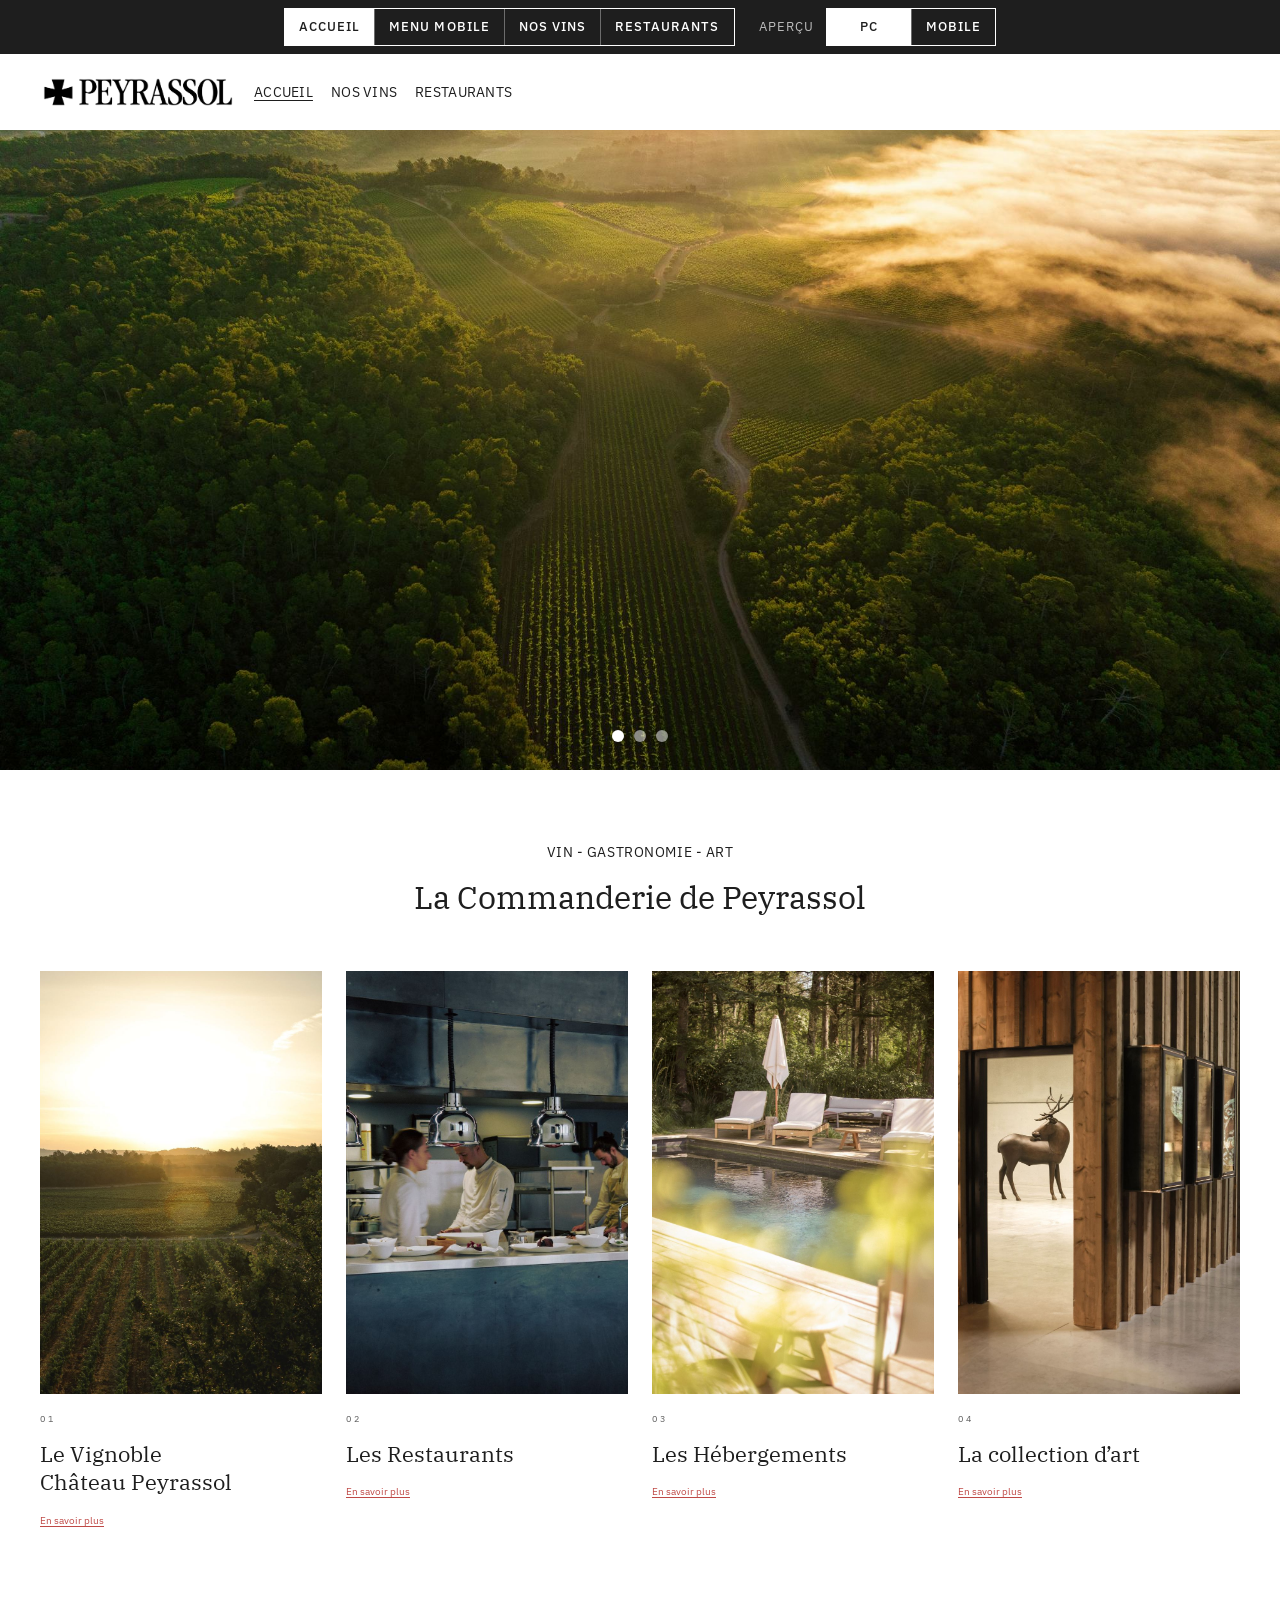
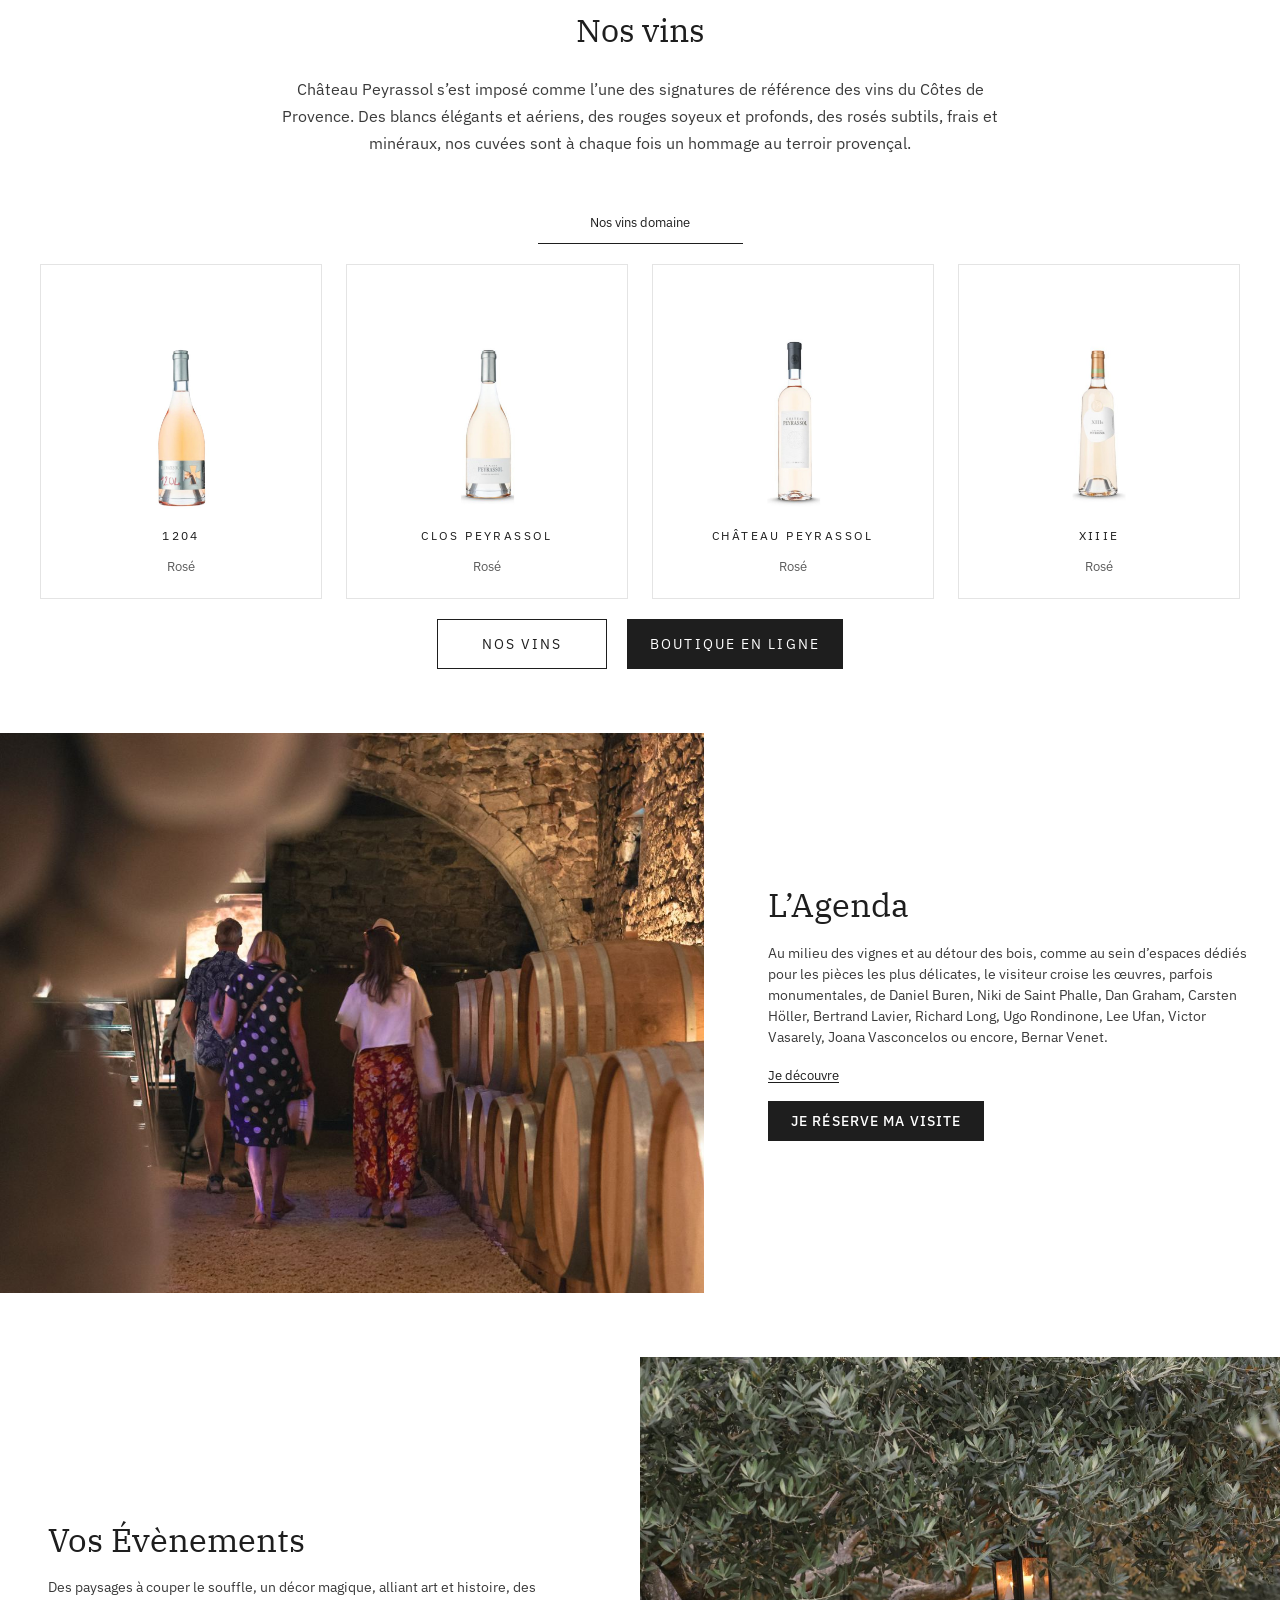
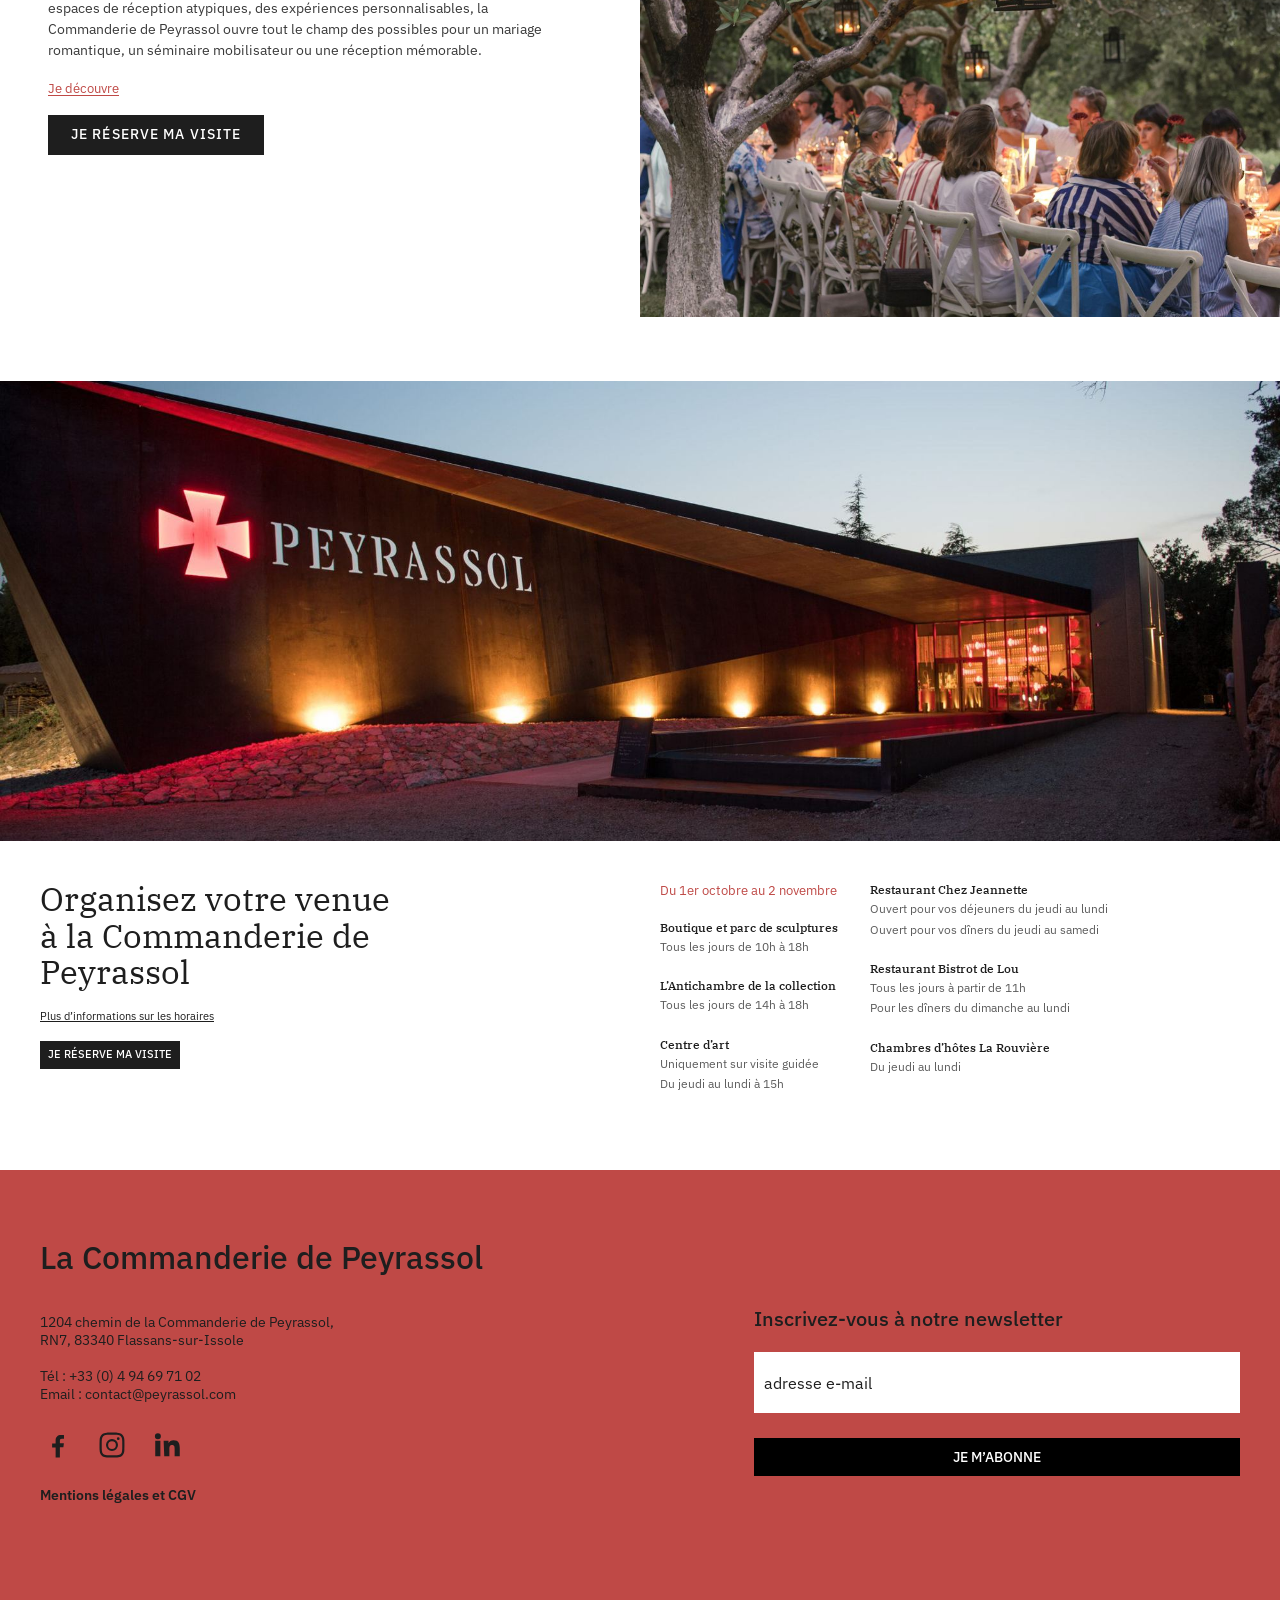
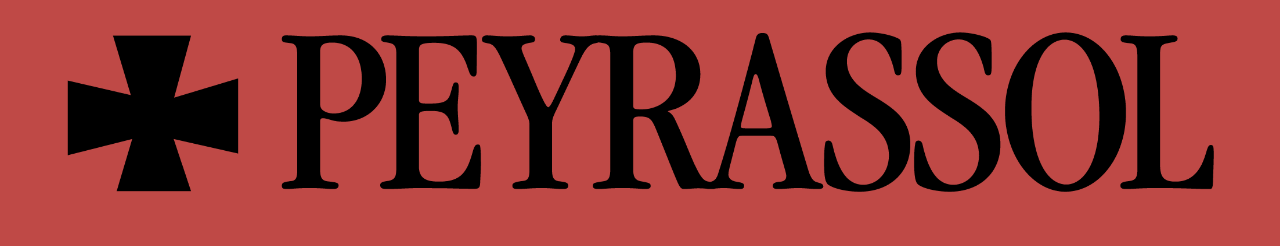
==== commit b71f5b56: "refactor: navigation limitée aux 4 pages de la démo Le menu ne garde que Accueil, Nos vins (vins de " ====
--- a/index.html
+++ b/index.html
@@ -18,7 +18,7 @@
   <header class="site-header">
     <div class="site-header__inner container">
       <a class="site-header__logo" href="index.html">
-        <img src="assets/img/logo-peyrassol.png" width="2067" height="295" alt="Peyrassol">
+        <img src="assets/img/logo-peyrassol.png" width="2067" height="295" alt="Peyrassol, retour à l’accueil">
       </a>
 
       <button class="burger" type="button" aria-expanded="false" aria-controls="main-nav" aria-label="Ouvrir le menu">
@@ -29,6 +29,9 @@
 
       <nav class="main-nav" id="main-nav" aria-label="Navigation principale">
         <ul class="main-nav__list">
+          <li class="main-nav__item is-active">
+            <a class="main-nav__link" href="index.html">Accueil</a>
+          </li>
           <li class="main-nav__item has-sub">
             <a class="main-nav__link" href="nos-vins.html">Nos vins</a>
             <button class="main-nav__toggle" type="button" aria-expanded="false" aria-controls="sub-vins">
@@ -37,22 +40,6 @@
             <ul class="sub-nav" id="sub-vins">
               <li><a href="nos-vins.html#vins-domaine">Nos vins de domaine</a></li>
               <li><a href="nos-vins.html#vins-negoce">Nos vins de négoce</a></li>
-              <li class="sub-nav__strong"><a href="#">La boutique en ligne</a></li>
-            </ul>
-          </li>
-          <li class="main-nav__item has-sub">
-            <a class="main-nav__link" href="#">Le domaine viticole</a>
-            <button class="main-nav__toggle" type="button" aria-expanded="false" aria-controls="sub-domaine">
-              <span class="visually-hidden">Sous-menu Le domaine viticole</span>
-            </button>
-            <ul class="sub-nav" id="sub-domaine">
-              <li><a href="#">Le Vignoble Château Peyrassol</a></li>
-              <li><a href="#">Visite et dégustation</a></li>
-              <li><a href="#">L’équipe</a></li>
-              <li><a href="#">Vos événements</a></li>
-              <li><a href="#">Agenda</a></li>
-              <li><a href="#">Horaires et contact</a></li>
-              <li class="sub-nav__strong"><a href="#">Réservez votre visite</a></li>
             </ul>
           </li>
           <li class="main-nav__item has-sub">
@@ -61,59 +48,11 @@
               <span class="visually-hidden">Sous-menu Restaurants</span>
             </button>
             <ul class="sub-nav" id="sub-restaurants">
-              <li><a href="restaurants.html">Découvrir les restaurants</a></li>
               <li><a href="restaurants.html#chez-jeannette">Chez Jeannette</a></li>
               <li><a href="restaurants.html#bistrot-de-lou">Le Bistrot de Lou</a></li>
-              <li class="sub-nav__strong"><a href="#">Réservez votre table</a></li>
-            </ul>
-          </li>
-          <li class="main-nav__item has-sub">
-            <a class="main-nav__link" href="#">Hébergements</a>
-            <button class="main-nav__toggle" type="button" aria-expanded="false" aria-controls="sub-hebergements">
-              <span class="visually-hidden">Sous-menu Hébergements</span>
-            </button>
-            <ul class="sub-nav" id="sub-hebergements">
-              <li><a href="#">La Rouvière</a></li>
-              <li><a href="#">La Commanderie</a></li>
-              <li class="sub-nav__strong"><a href="#">Réservez votre séjour</a></li>
-            </ul>
-          </li>
-          <li class="main-nav__item has-sub">
-            <a class="main-nav__link" href="#">Le centre d’art</a>
-            <button class="main-nav__toggle" type="button" aria-expanded="false" aria-controls="sub-art">
-              <span class="visually-hidden">Sous-menu Le centre d’art</span>
-            </button>
-            <ul class="sub-nav" id="sub-art">
-              <li><a href="#">Découvrez le centre d’art</a></li>
-              <li><a href="#">La collection Philippe Austruy</a></li>
-              <li><a href="#">La programmation 2026</a></li>
-              <li><a href="#">Les expositions temporaires</a></li>
-              <li class="sub-nav__strong"><a href="#">Réservez votre visite</a></li>
             </ul>
           </li>
         </ul>
-
-        <div class="main-nav__actions">
-          <div class="main-nav__item main-nav__item--cta has-sub">
-            <a class="main-nav__link main-nav__link--cta" href="#">Réserver et offrir</a>
-            <button class="main-nav__toggle" type="button" aria-expanded="false" aria-controls="sub-reserver">
-              <span class="visually-hidden">Sous-menu Réserver et offrir</span>
-            </button>
-            <ul class="sub-nav" id="sub-reserver">
-              <li><a href="#">Achetez nos vins</a></li>
-              <li><a href="#">Visitez notre domaine viticole</a></li>
-              <li><a href="#">Réservez votre table</a></li>
-              <li><a href="#">Visitez notre centre d’art</a></li>
-              <li><a href="#">Réservez votre séjour</a></li>
-              <li><a href="#">Boutique cadeaux</a></li>
-              <li><a href="#">Offrez une carte cadeau</a></li>
-            </ul>
-          </div>
-          <div class="lang-switch">
-            <a class="lang-switch__link is-current" href="#" aria-current="true">FR</a>
-            <a class="lang-switch__link" href="#" lang="en">EN</a>
-          </div>
-        </div>
       </nav>
     </div>
   </header>
--- a/assets/css/style.css
+++ b/assets/css/style.css
@@ -229,7 +229,7 @@
   top: 100%;
   left: 0;
   right: 0;
-  height: 190px;
+  height: 80px;
   background: var(--white);
   opacity: 0;
   visibility: hidden;
@@ -327,41 +327,6 @@
   text-decoration: underline;
 }
 
-.sub-nav__strong a {
-  font-weight: 600;
-}
-
-.main-nav__actions {
-  display: flex;
-  align-items: center;
-  gap: 20px;
-}
-
-.main-nav__link--cta {
-  padding: 10px;
-  background: var(--black);
-  color: var(--white);
-}
-
-.main-nav__item--cta:hover > .main-nav__link--cta {
-  text-decoration: none;
-}
-
-.main-nav__item--cta .sub-nav {
-  top: calc(100% + 12px);
-  padding-left: 2px;
-}
-
-.lang-switch__link {
-  font-size: 14px;
-  text-decoration: none;
-  color: var(--black);
-}
-
-.lang-switch__link:not(.is-current) {
-  display: none;
-}
-
 /* --- Accueil : slider ------------------------------------------------- */
 
 .hero-slider {
--- a/assets/css/mobile.css
+++ b/assets/css/mobile.css
@@ -3,16 +3,15 @@
    Chargé après style.css, qu'il ne modifie pas : uniquement des surcharges
    dans des media queries.
 
-   ≤ 1279 px : menu burger (la nav desktop ne tient plus sur une ligne)
-   ≤ 1023 px : tablette
+   ≤ 1023 px : tablette — menu burger et mise en page
    ≤  767 px : mobile
    ========================================================================== */
 
 /* --------------------------------------------------------------------------
-   Menu burger — ≤ 1279 px
+   Menu burger — ≤ 1023 px
    -------------------------------------------------------------------------- */
 
-@media (max-width: 1279px) {
+@media (max-width: 1023px) {
   :root {
     --header-h: 64px;
   }
@@ -167,51 +166,6 @@
     font-size: 14px;
   }
 
-  /* Réserver et offrir + langue en bas du panneau */
-  .main-nav__actions {
-    flex-direction: column;
-    align-items: stretch;
-    gap: 24px;
-    margin-top: 28px;
-  }
-
-  .main-nav__item--cta {
-    border-bottom: 0;
-    background: var(--black);
-    color: var(--white);
-  }
-
-  /* Décalage à gauche = largeur du chevron, pour centrer le libellé */
-  .main-nav__link--cta {
-    padding: 16px 0 16px 48px;
-    text-align: center;
-    color: var(--white);
-  }
-
-  .main-nav__item--cta .sub-nav {
-    padding: 4px 16px 16px;
-  }
-
-  .main-nav__item--cta .sub-nav a {
-    color: var(--white);
-  }
-
-  .lang-switch {
-    display: flex;
-    justify-content: center;
-    gap: 24px;
-  }
-
-  .lang-switch__link:not(.is-current) {
-    display: inline;
-    color: var(--grey);
-  }
-
-  .lang-switch__link.is-current {
-    text-decoration: underline;
-    text-underline-offset: 3px;
-  }
-
   /* Empêche le défilement de la page derrière le menu ouvert */
   body.menu-open {
     overflow: hidden;
--- a/assets/css/demo.css
+++ b/assets/css/demo.css
@@ -4,9 +4,10 @@
 
 .demo-bar {
   display: flex;
+  flex-wrap: wrap;
   align-items: center;
   justify-content: center;
-  gap: 12px;
+  gap: 8px 12px;
   padding: 8px 16px;
   background: var(--black);
   color: var(--white);
@@ -24,11 +25,19 @@
   border: 1px solid var(--white);
 }
 
+.demo-bar__label {
+  margin-left: 12px;
+}
+
 .demo-bar__btn {
+  display: inline-flex;
+  align-items: center;
+  justify-content: center;
   min-width: 84px;
   min-height: 36px;
   padding: 6px 14px;
   border: 0;
+  text-decoration: none;
   background: transparent;
   color: var(--white);
   font-size: 13px;
@@ -37,13 +46,43 @@
   text-transform: uppercase;
 }
 
-.demo-bar__btn[aria-pressed="true"] {
+.demo-bar__btn + .demo-bar__btn {
+  border-left: 1px solid rgba(255, 255, 255, 0.35);
+}
+
+.demo-bar__btn[aria-pressed="true"],
+.demo-bar__btn[aria-current="page"] {
   background: var(--white);
   color: var(--black);
 }
 
 .demo-bar__btn:focus-visible {
   outline-color: var(--white);
+}
+
+@media (max-width: 767px) {
+  .demo-bar {
+    padding: 8px;
+  }
+
+  .demo-bar__btn {
+    min-width: 0;
+    padding: 6px 10px;
+    font-size: 12px;
+    letter-spacing: 0.04em;
+    white-space: nowrap;
+  }
+
+  .demo-bar__label {
+    margin-left: 0;
+  }
+}
+
+/* Menu ouvert : la barre laisse sa place pour que le header reste en haut */
+@media (max-width: 1023px) {
+  .menu-open .demo-bar {
+    display: none;
+  }
 }
 
 /* Mode « PC » sur téléphone : la page est dézoomée, la barre reste lisible */
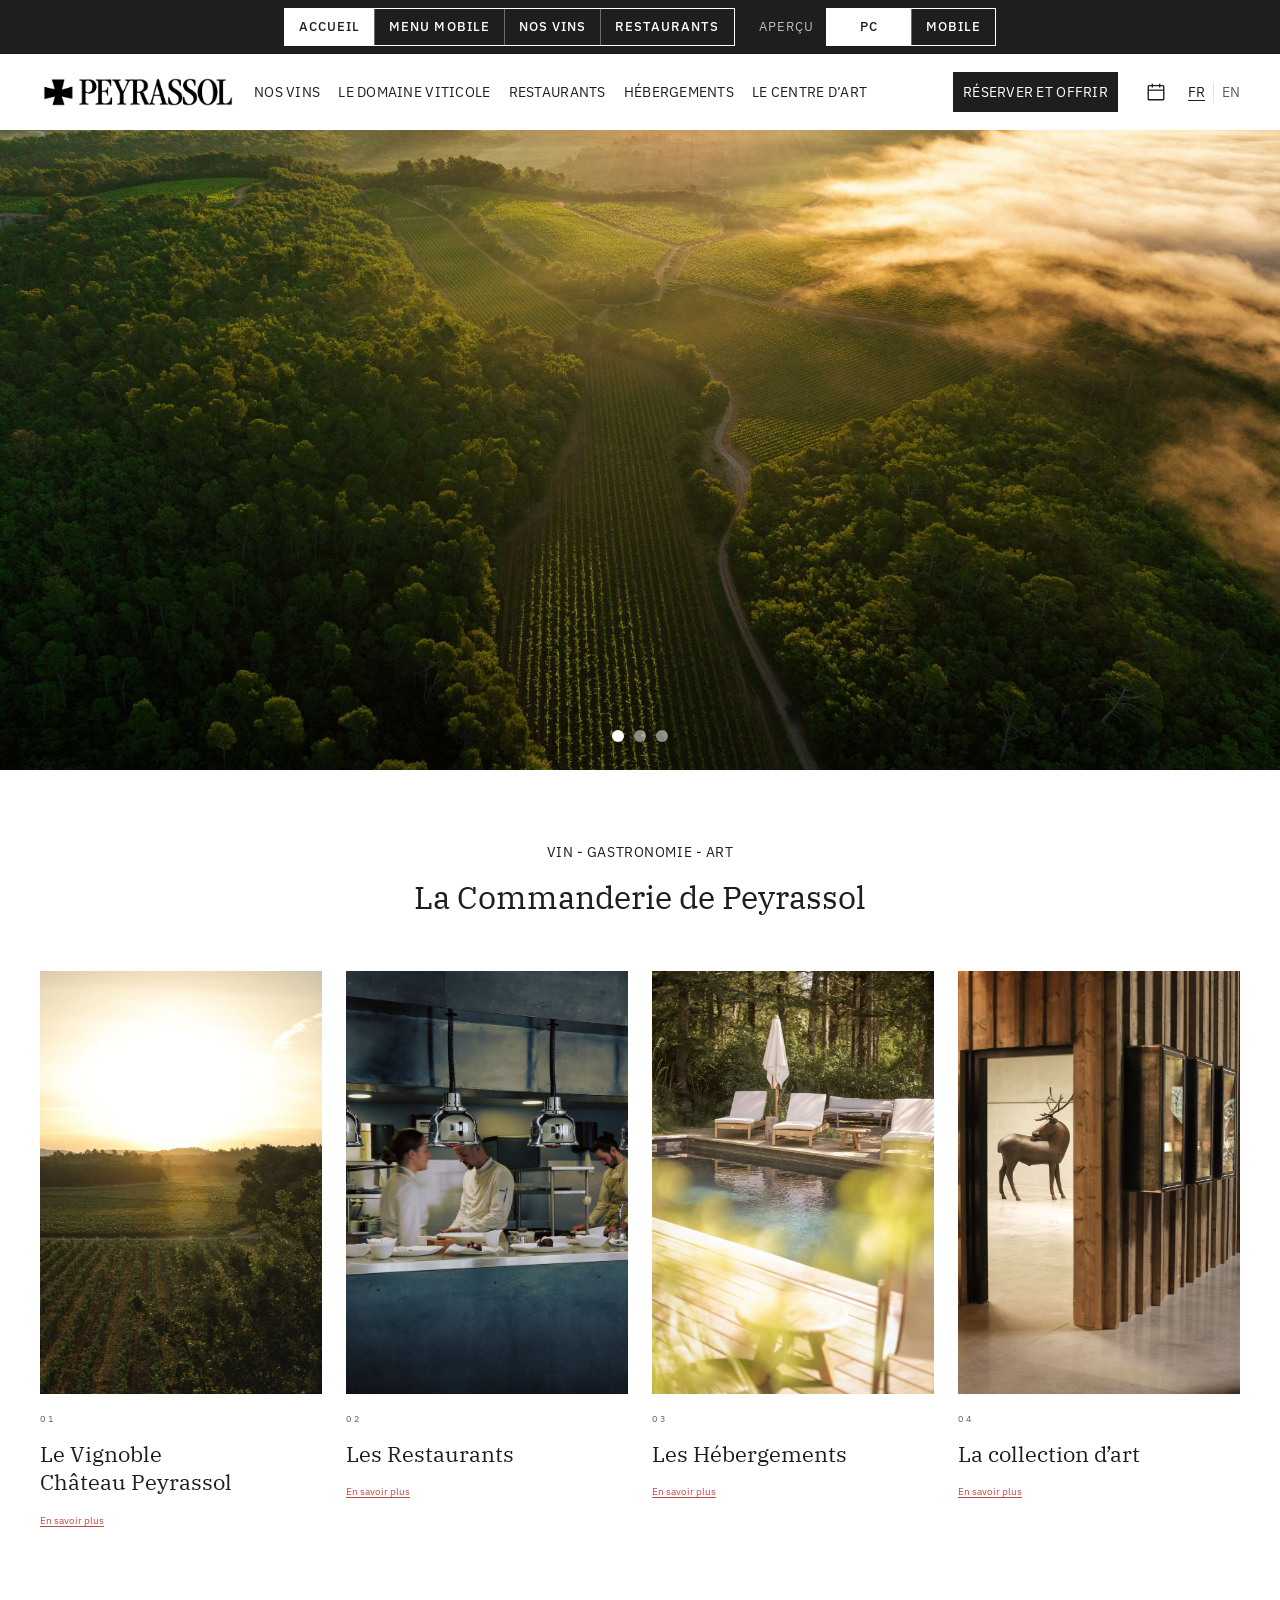
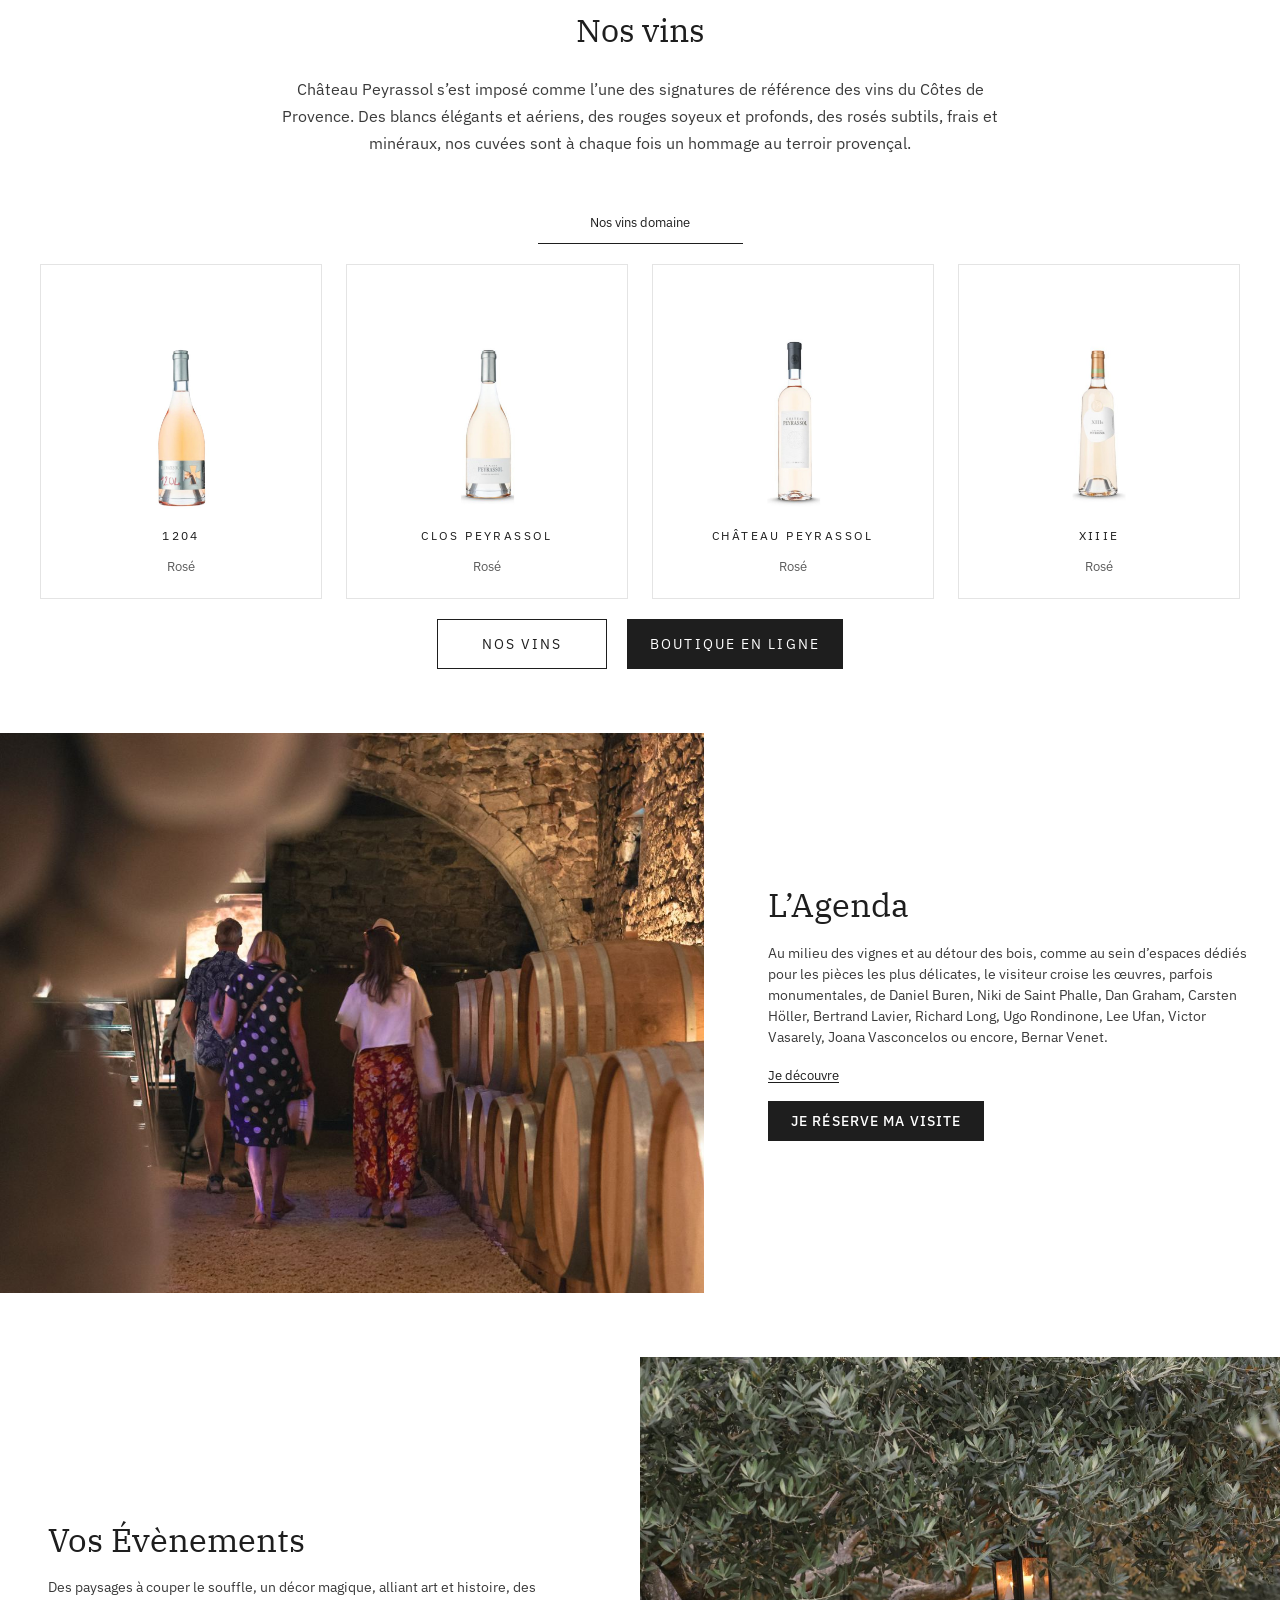
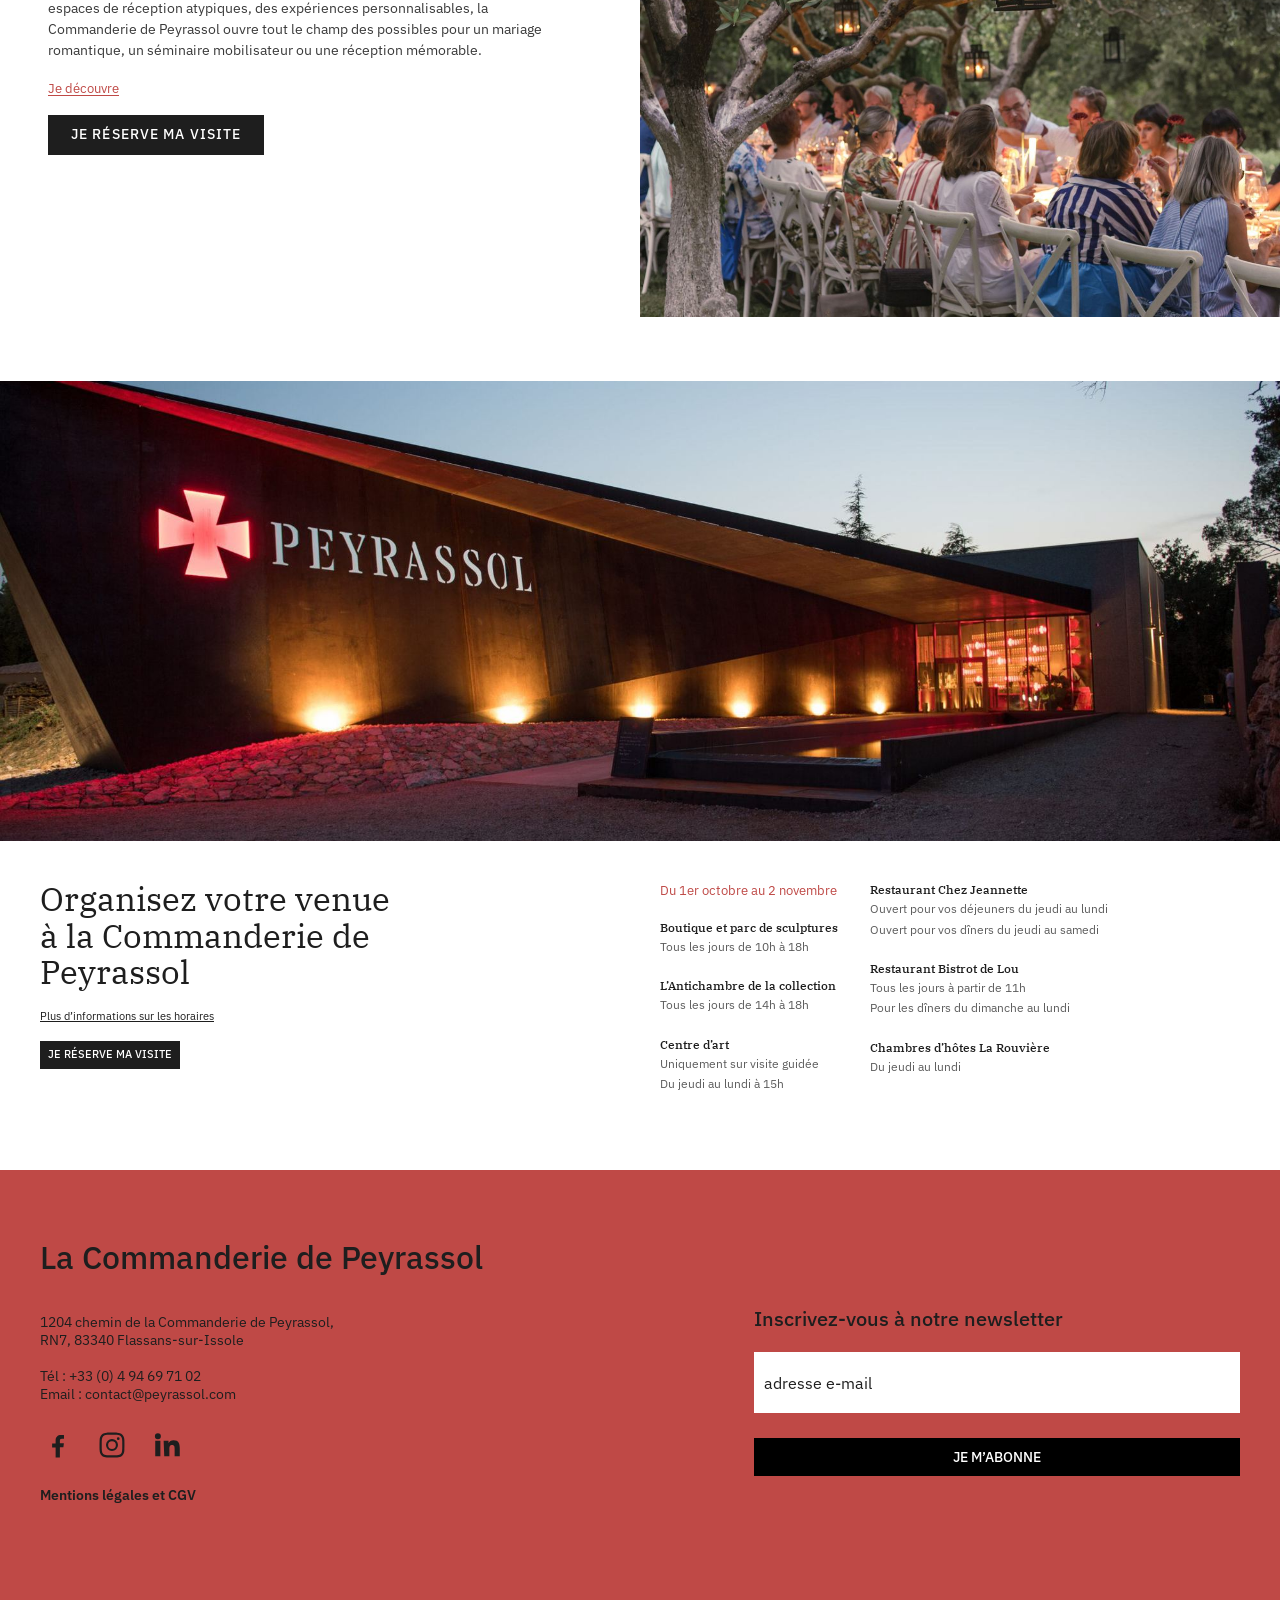
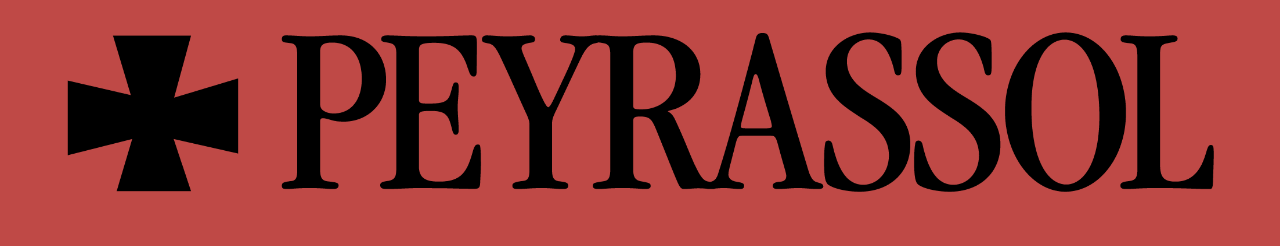
==== commit 2b9ba729: "feat: menu complet du site, picto agenda et choix de langue dans le bandeau Le menu reprend toutes l" ====
--- a/index.html
+++ b/index.html
@@ -21,39 +21,106 @@
         <img src="assets/img/logo-peyrassol.png" width="2067" height="295" alt="Peyrassol, retour à l’accueil">
       </a>
 
+      <nav class="main-nav" id="main-nav" aria-label="Navigation principale">
+        <ul class="main-nav__list">
+          <li class="main-nav__item has-sub">
+            <a class="main-nav__link" href="nos-vins.html">Nos vins</a>
+            <button class="main-nav__toggle" type="button" aria-expanded="false" aria-controls="sub-vins">
+              <span class="visually-hidden">Sous-menu Nos vins</span>
+            </button>
+            <ul class="sub-nav" id="sub-vins">
+              <li><a href="nos-vins.html#vins-domaine">Nos vins de domaine</a></li>
+              <li><a href="nos-vins.html#vins-negoce">Nos vins de négoce</a></li>
+              <li class="sub-nav__strong"><a href="#">La boutique en ligne</a></li>
+            </ul>
+          </li>
+          <li class="main-nav__item has-sub">
+            <a class="main-nav__link" href="#">Le domaine viticole</a>
+            <button class="main-nav__toggle" type="button" aria-expanded="false" aria-controls="sub-domaine">
+              <span class="visually-hidden">Sous-menu Le domaine viticole</span>
+            </button>
+            <ul class="sub-nav" id="sub-domaine">
+              <li><a href="#">Le Vignoble Château Peyrassol</a></li>
+              <li><a href="#">Visite et dégustation</a></li>
+              <li><a href="#">L’équipe</a></li>
+              <li><a href="#">Vos événements</a></li>
+              <li><a href="index.html#agenda">Agenda</a></li>
+              <li><a href="#">Horaires et contact</a></li>
+              <li class="sub-nav__strong"><a href="#">Réservez votre visite</a></li>
+            </ul>
+          </li>
+          <li class="main-nav__item has-sub">
+            <a class="main-nav__link" href="restaurants.html">Restaurants</a>
+            <button class="main-nav__toggle" type="button" aria-expanded="false" aria-controls="sub-restaurants">
+              <span class="visually-hidden">Sous-menu Restaurants</span>
+            </button>
+            <ul class="sub-nav" id="sub-restaurants">
+              <li><a href="restaurants.html">Découvrir les restaurants</a></li>
+              <li><a href="restaurants.html#chez-jeannette">Chez Jeannette</a></li>
+              <li><a href="restaurants.html#bistrot-de-lou">Le Bistrot de Lou</a></li>
+              <li class="sub-nav__strong"><a href="#">Réservez votre table</a></li>
+            </ul>
+          </li>
+          <li class="main-nav__item has-sub">
+            <a class="main-nav__link" href="#">Hébergements</a>
+            <button class="main-nav__toggle" type="button" aria-expanded="false" aria-controls="sub-hebergements">
+              <span class="visually-hidden">Sous-menu Hébergements</span>
+            </button>
+            <ul class="sub-nav" id="sub-hebergements">
+              <li><a href="#">La Rouvière</a></li>
+              <li><a href="#">La Commanderie</a></li>
+              <li class="sub-nav__strong"><a href="#">Réservez votre séjour</a></li>
+            </ul>
+          </li>
+          <li class="main-nav__item has-sub">
+            <a class="main-nav__link" href="#">Le centre d’art</a>
+            <button class="main-nav__toggle" type="button" aria-expanded="false" aria-controls="sub-art">
+              <span class="visually-hidden">Sous-menu Le centre d’art</span>
+            </button>
+            <ul class="sub-nav" id="sub-art">
+              <li><a href="#">Découvrez le centre d’art</a></li>
+              <li><a href="#">La collection Philippe Austruy</a></li>
+              <li><a href="#">La programmation 2026</a></li>
+              <li><a href="#">Les expositions temporaires</a></li>
+              <li class="sub-nav__strong"><a href="#">Réservez votre visite</a></li>
+            </ul>
+          </li>
+        </ul>
+
+        <div class="main-nav__actions">
+          <div class="main-nav__item main-nav__item--cta has-sub">
+            <a class="main-nav__link main-nav__link--cta" href="#">Réserver et offrir</a>
+            <button class="main-nav__toggle" type="button" aria-expanded="false" aria-controls="sub-reserver">
+              <span class="visually-hidden">Sous-menu Réserver et offrir</span>
+            </button>
+            <ul class="sub-nav" id="sub-reserver">
+              <li><a href="#">Achetez nos vins</a></li>
+              <li><a href="#">Visitez notre domaine viticole</a></li>
+              <li><a href="#">Réservez votre table</a></li>
+              <li><a href="#">Visitez notre centre d’art</a></li>
+              <li><a href="#">Réservez votre séjour</a></li>
+              <li><a href="#">Boutique cadeaux</a></li>
+              <li><a href="#">Offrez une carte cadeau</a></li>
+            </ul>
+          </div>
+        </div>
+      </nav>
+
+      <div class="header-tools">
+        <a class="header-tools__agenda" href="index.html#agenda" aria-label="Agenda">
+          <svg viewBox="0 0 24 24" aria-hidden="true"><rect x="3.5" y="5" width="17" height="15.5" rx="1"/><path d="M3.5 10h17M8 3v4M16 3v4"/></svg>
+        </a>
+        <div class="lang-switch">
+          <a class="lang-switch__link is-current" href="#" aria-current="true">FR</a>
+          <a class="lang-switch__link" href="#" lang="en">EN</a>
+        </div>
+      </div>
+
       <button class="burger" type="button" aria-expanded="false" aria-controls="main-nav" aria-label="Ouvrir le menu">
         <span class="burger__bar"></span>
         <span class="burger__bar"></span>
         <span class="burger__bar"></span>
       </button>
-
-      <nav class="main-nav" id="main-nav" aria-label="Navigation principale">
-        <ul class="main-nav__list">
-          <li class="main-nav__item is-active">
-            <a class="main-nav__link" href="index.html">Accueil</a>
-          </li>
-          <li class="main-nav__item has-sub">
-            <a class="main-nav__link" href="nos-vins.html">Nos vins</a>
-            <button class="main-nav__toggle" type="button" aria-expanded="false" aria-controls="sub-vins">
-              <span class="visually-hidden">Sous-menu Nos vins</span>
-            </button>
-            <ul class="sub-nav" id="sub-vins">
-              <li><a href="nos-vins.html#vins-domaine">Nos vins de domaine</a></li>
-              <li><a href="nos-vins.html#vins-negoce">Nos vins de négoce</a></li>
-            </ul>
-          </li>
-          <li class="main-nav__item has-sub">
-            <a class="main-nav__link" href="restaurants.html">Restaurants</a>
-            <button class="main-nav__toggle" type="button" aria-expanded="false" aria-controls="sub-restaurants">
-              <span class="visually-hidden">Sous-menu Restaurants</span>
-            </button>
-            <ul class="sub-nav" id="sub-restaurants">
-              <li><a href="restaurants.html#chez-jeannette">Chez Jeannette</a></li>
-              <li><a href="restaurants.html#bistrot-de-lou">Le Bistrot de Lou</a></li>
-            </ul>
-          </li>
-        </ul>
-      </nav>
     </div>
   </header>
 
@@ -133,7 +200,7 @@
       </div>
     </section>
 
-    <section class="split">
+    <section class="split" id="agenda">
       <img class="split__img" src="assets/img/agenda.jpg" width="1200" height="1799" alt="Visiteurs dans le chai à barriques" loading="lazy">
       <div class="split__body">
         <h2 class="split__title">L’Agenda</h2>
--- a/assets/css/style.css
+++ b/assets/css/style.css
@@ -229,7 +229,7 @@
   top: 100%;
   left: 0;
   right: 0;
-  height: 80px;
+  height: 190px;
   background: var(--white);
   opacity: 0;
   visibility: hidden;
@@ -327,6 +327,83 @@
   text-decoration: underline;
 }
 
+.sub-nav__strong a {
+  font-weight: 600;
+}
+
+.main-nav__actions {
+  display: flex;
+  align-items: center;
+  gap: 20px;
+}
+
+.main-nav__link--cta {
+  padding: 10px;
+  background: var(--black);
+  color: var(--white);
+}
+
+.main-nav__item--cta:hover > .main-nav__link--cta {
+  text-decoration: none;
+}
+
+.main-nav__item--cta .sub-nav {
+  top: calc(100% + 12px);
+  padding-left: 2px;
+}
+
+/* Agenda + langue, à droite du bandeau (à côté du burger sous 1280 px) */
+.header-tools {
+  display: flex;
+  flex-shrink: 0;
+  align-items: center;
+  gap: 14px;
+  margin-left: 20px;
+}
+
+.header-tools__agenda {
+  display: grid;
+  place-items: center;
+  width: 36px;
+  height: 36px;
+  color: var(--black);
+}
+
+.header-tools__agenda svg {
+  width: 22px;
+  height: 22px;
+  fill: none;
+  stroke: currentColor;
+  stroke-width: 1.5;
+}
+
+.header-tools__agenda:hover {
+  color: var(--red);
+}
+
+.lang-switch {
+  display: flex;
+  gap: 8px;
+}
+
+.lang-switch__link {
+  font-size: 14px;
+  text-decoration: none;
+  color: var(--grey);
+}
+
+.lang-switch__link + .lang-switch__link {
+  padding-left: 8px;
+  border-left: 1px solid var(--border);
+}
+
+.lang-switch__link.is-current,
+.lang-switch__link:hover {
+  color: var(--black);
+  text-decoration: underline;
+  text-underline-offset: 3px;
+}
+
 /* --- Accueil : slider ------------------------------------------------- */
 
 .hero-slider {
--- a/assets/css/mobile.css
+++ b/assets/css/mobile.css
@@ -3,15 +3,16 @@
    Chargé après style.css, qu'il ne modifie pas : uniquement des surcharges
    dans des media queries.
 
-   ≤ 1023 px : tablette — menu burger et mise en page
+   ≤ 1279 px : menu burger (la nav desktop ne tient plus sur une ligne)
+   ≤ 1023 px : tablette
    ≤  767 px : mobile
    ========================================================================== */
 
 /* --------------------------------------------------------------------------
-   Menu burger — ≤ 1023 px
+   Menu burger — ≤ 1279 px
    -------------------------------------------------------------------------- */
 
-@media (max-width: 1023px) {
+@media (max-width: 1279px) {
   :root {
     --header-h: 64px;
   }
@@ -166,6 +167,41 @@
     font-size: 14px;
   }
 
+  /* Réserver et offrir en bas du panneau */
+  .main-nav__actions {
+    flex-direction: column;
+    align-items: stretch;
+    margin-top: 28px;
+  }
+
+  .main-nav__item--cta {
+    border-bottom: 0;
+    background: var(--black);
+    color: var(--white);
+  }
+
+  /* Décalage à gauche = largeur du chevron, pour centrer le libellé */
+  .main-nav__link--cta {
+    padding: 16px 0 16px 48px;
+    text-align: center;
+    color: var(--white);
+  }
+
+  .main-nav__item--cta .sub-nav {
+    padding: 4px 16px 16px;
+  }
+
+  .main-nav__item--cta .sub-nav a {
+    color: var(--white);
+  }
+
+  /* Agenda + langue collés au burger */
+  .header-tools {
+    gap: 10px;
+    margin-left: auto;
+    margin-right: 4px;
+  }
+
   /* Empêche le défilement de la page derrière le menu ouvert */
   body.menu-open {
     overflow: hidden;
--- a/assets/css/demo.css
+++ b/assets/css/demo.css
@@ -79,7 +79,7 @@
 }
 
 /* Menu ouvert : la barre laisse sa place pour que le header reste en haut */
-@media (max-width: 1023px) {
+@media (max-width: 1279px) {
   .menu-open .demo-bar {
     display: none;
   }
